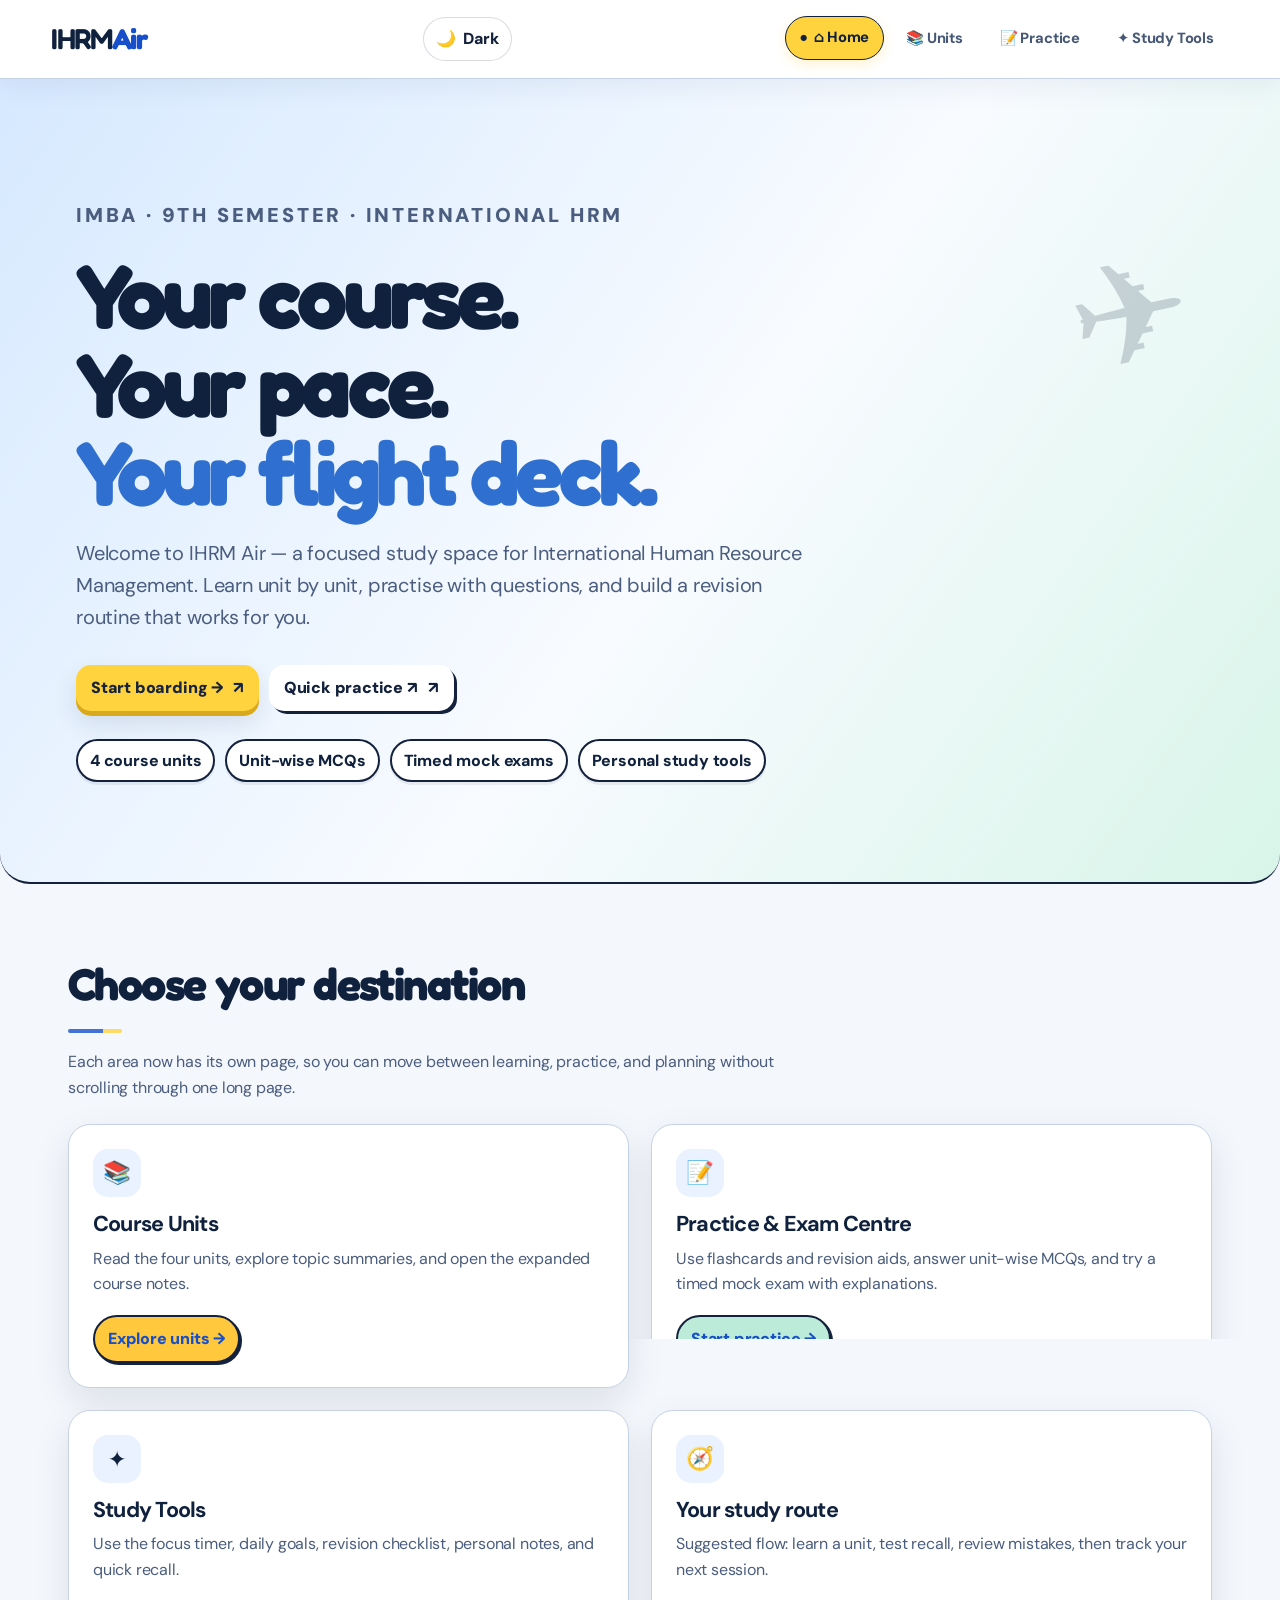
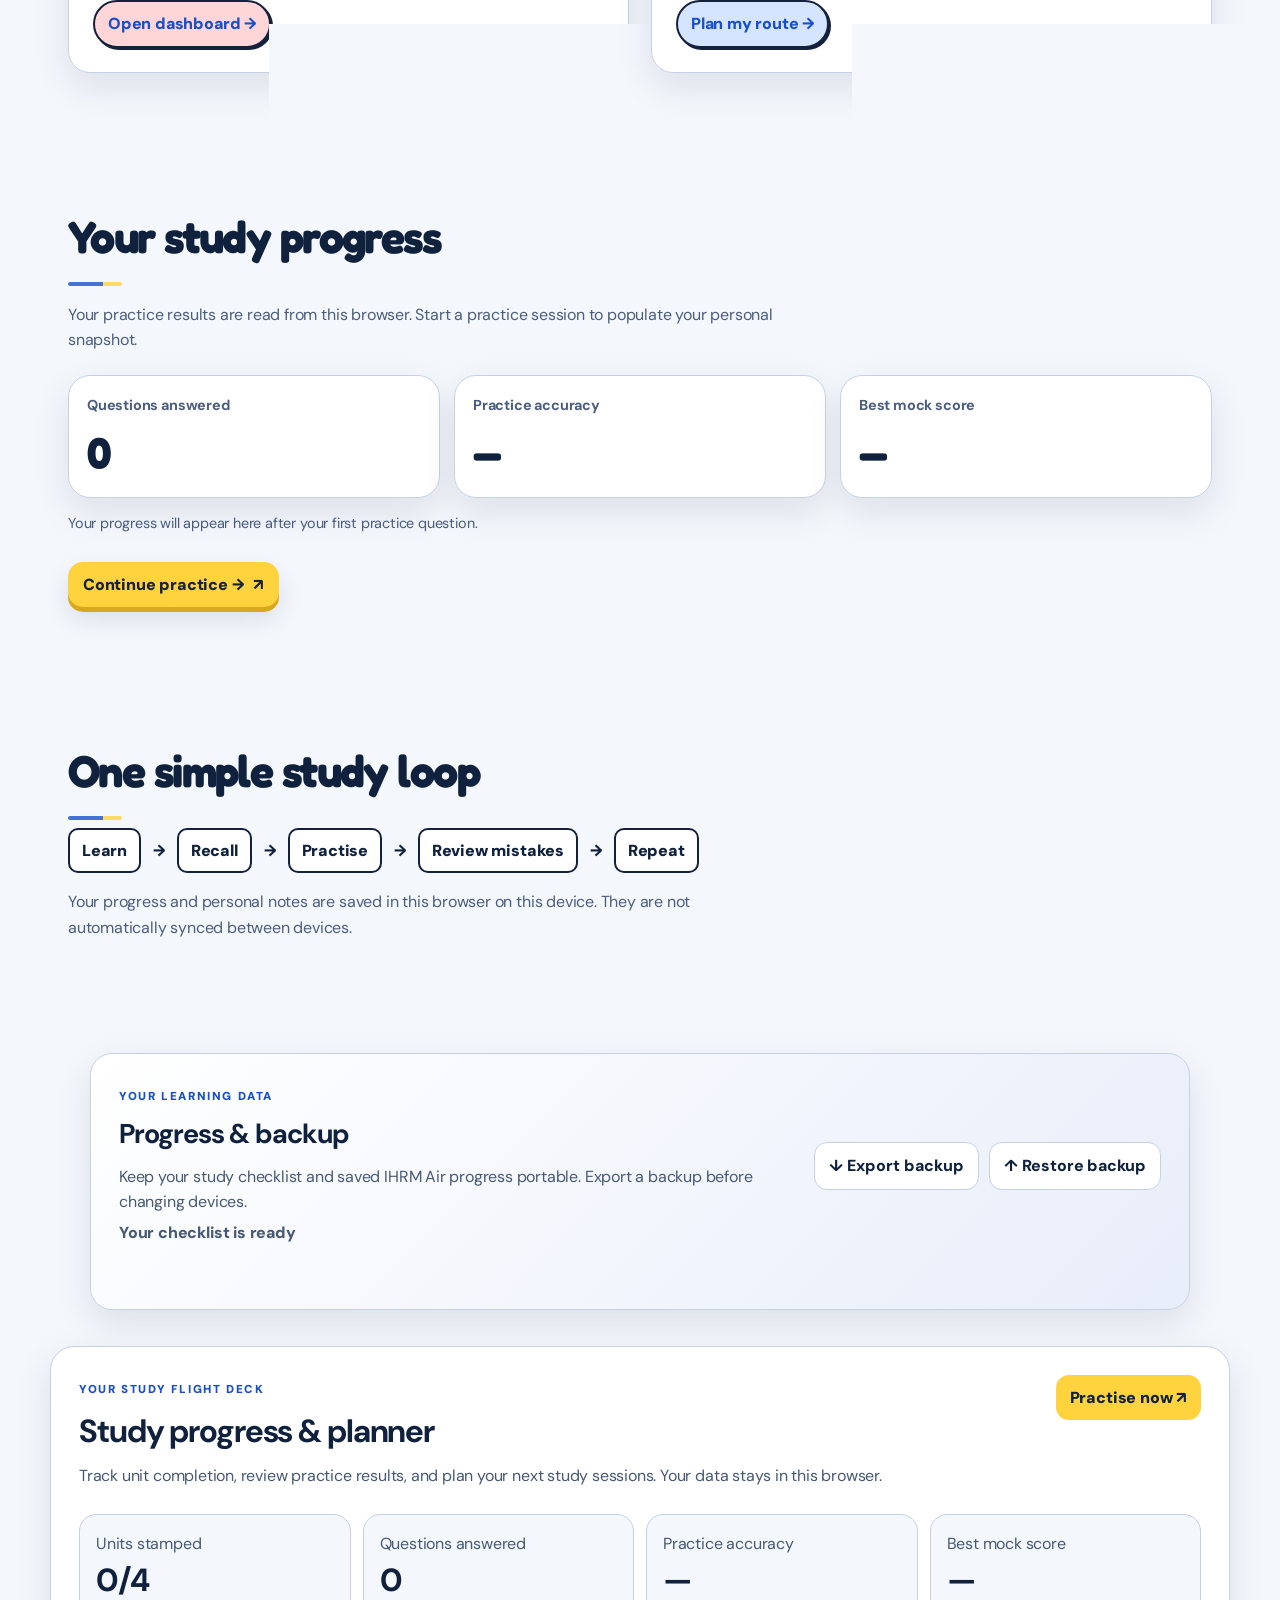
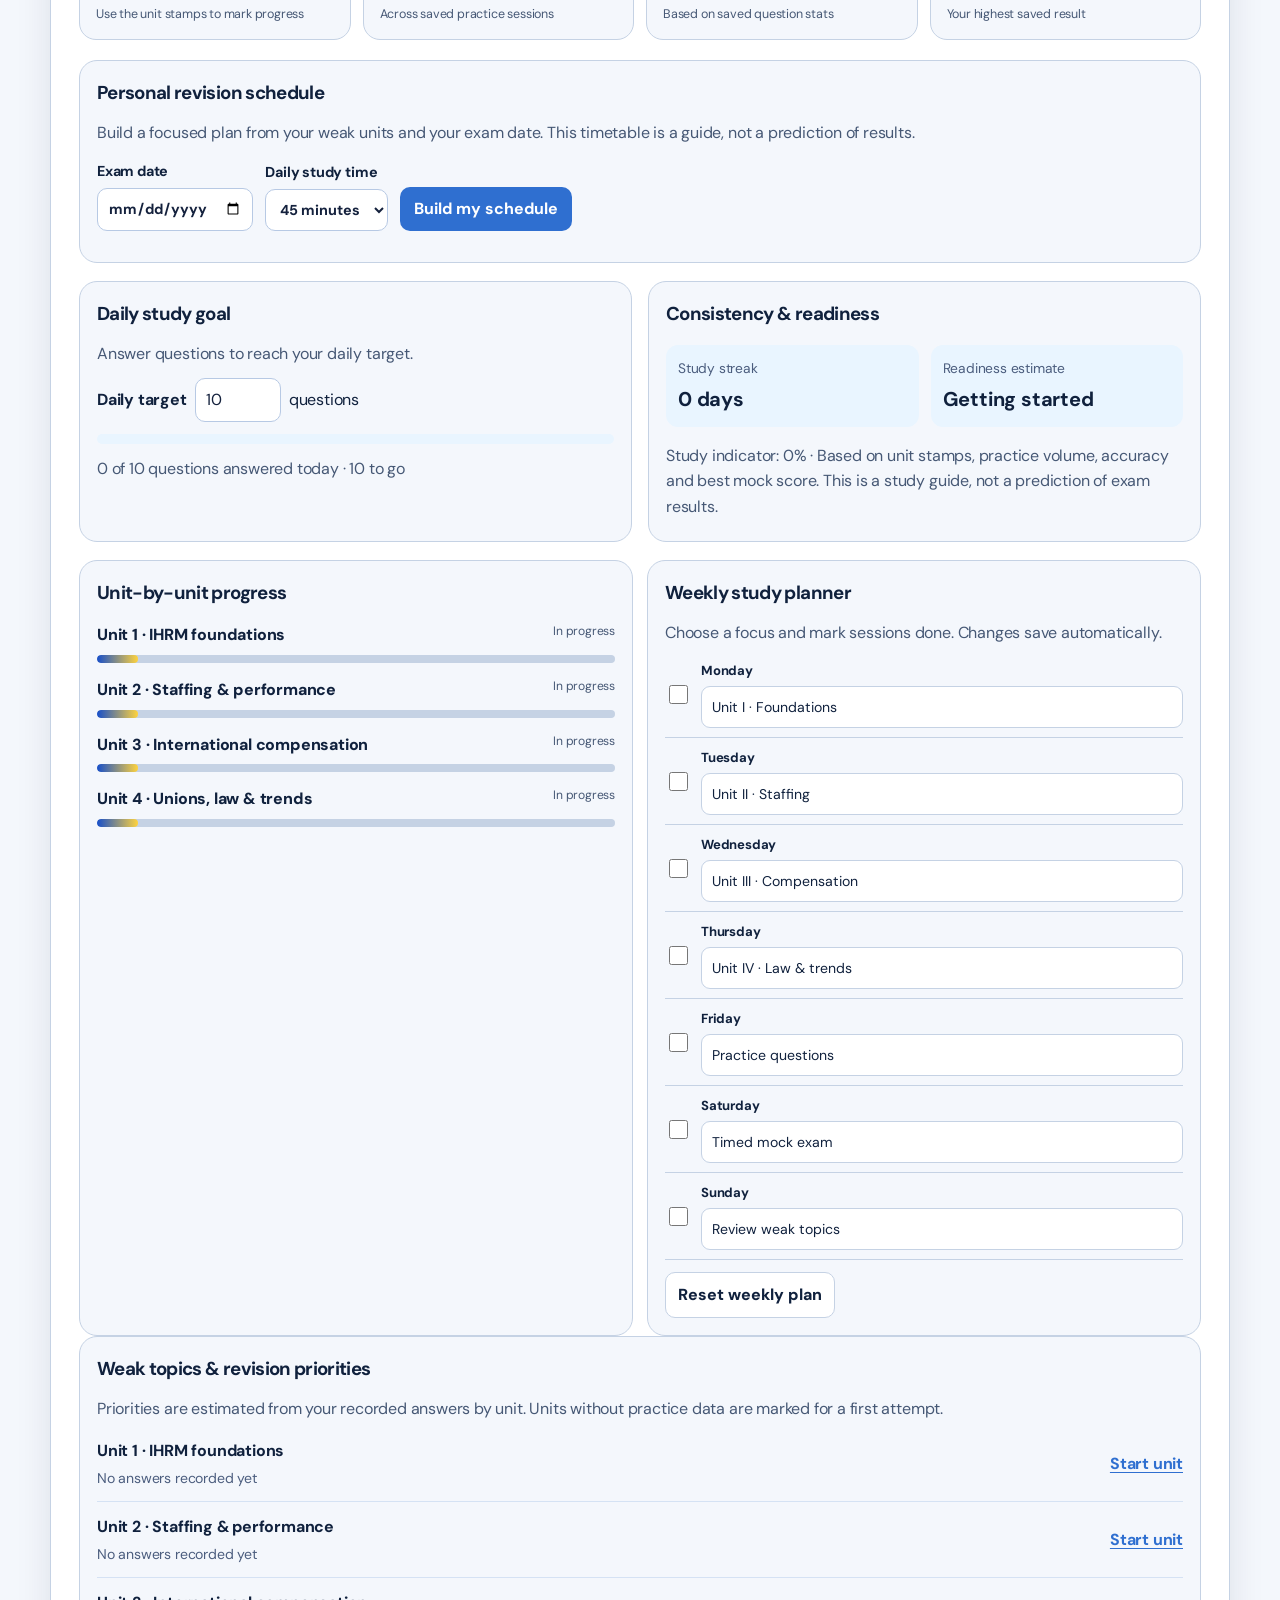
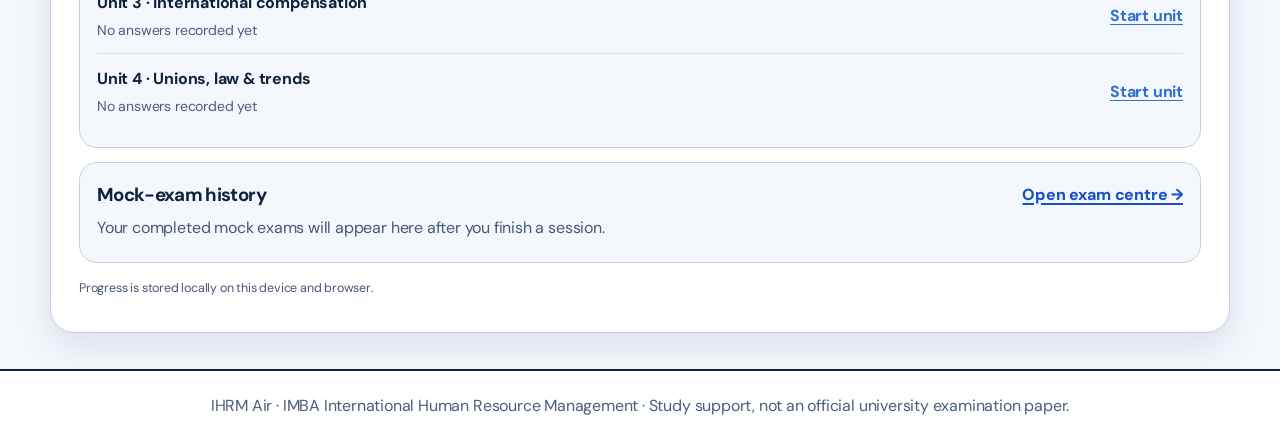
==== index.html @ 1e4bd645 "Connect home menu button to page navigation workflow" ====
<!doctype html>
<html lang="en"><head><meta charset="utf-8"><meta name="viewport" content="width=device-width,initial-scale=1,viewport-fit=cover"><meta name="theme-color" content="#e6f1ff"><title>IHRM Air — Your International HRM Flight Deck</title><link rel="preconnect" href="https://fonts.googleapis.com"><link href="https://fonts.googleapis.com/css2?family=DM+Sans:wght@400;500;700;800&family=Fredoka:wght@500;600&display=swap" rel="stylesheet">
<style>
:root{--bg:#e6f1ff;--card:#fff;--ink:#14213d;--mute:#4b5d7e;--blue:#2f6fd0;--sun:#ffc83d;--mint:#1fa77f;--red:#e5484d;--sky:#d6eaff}*{box-sizing:border-box}html{scroll-behavior:smooth}body{margin:0;background:var(--bg);color:var(--ink);font-family:"DM Sans",Arial,sans-serif;line-height:1.6}a{color:inherit}.topbar{display:flex;align-items:center;justify-content:space-between;gap:18px;flex-wrap:wrap;padding:16px clamp(16px,4vw,52px);background:var(--card);border-bottom:2px solid var(--ink)}.logo{font-family:Fredoka,sans-serif;font-size:1.7rem;font-weight:600;text-decoration:none}.logo b{color:var(--blue)}.topnav{display:flex;gap:10px;flex-wrap:wrap}.topnav a,.primary{display:inline-flex;align-items:center;justify-content:center;padding:10px 15px;border:2px solid var(--ink);border-radius:12px;background:var(--card);box-shadow:3px 3px 0 var(--ink);font-weight:800;text-decoration:none}.topnav a:hover,.topnav a:focus-visible{background:var(--sun)}.hero{position:relative;overflow:hidden;padding:clamp(48px,9vw,100px) clamp(18px,6vw,76px);background:linear-gradient(130deg,#d8ecff,#f7fbff 58%,#d8f5e9);border-bottom:2px solid var(--ink)}.hero-inner{max-width:1180px;margin:auto;position:relative;z-index:1}.eyebrow{text-transform:uppercase;letter-spacing:.16em;font-weight:900;color:var(--blue);font-size:.78rem}.hero h1{font-family:Fredoka,sans-serif;font-size:clamp(2.7rem,7vw,5.8rem);line-height:.99;max-width:900px;margin:14px 0 20px}.hero h1 em{font-style:normal;color:var(--blue)}.hero p{font-size:clamp(1rem,2vw,1.25rem);max-width:730px;color:var(--mute)}.primary{background:var(--sun);margin-top:12px}.plane{position:absolute;right:7%;top:15%;font-size:clamp(4rem,12vw,9rem);transform:rotate(-12deg);opacity:.18}.meta{display:flex;gap:10px;flex-wrap:wrap;margin-top:28px}.meta span{background:#fff;border:2px solid var(--ink);border-radius:99px;padding:7px 12px;font-weight:800}.section{max-width:1180px;margin:auto;padding:48px 18px}.section h2{font-family:Fredoka,sans-serif;font-size:clamp(1.8rem,4vw,2.8rem);margin:0 0 8px}.section-intro{color:var(--mute);max-width:720px}.grid{display:grid;grid-template-columns:repeat(2,minmax(0,1fr));gap:18px;margin-top:24px}.tile{display:flex;flex-direction:column;align-items:flex-start;background:var(--card);border:2px solid var(--ink);border-radius:20px;padding:24px;box-shadow:5px 5px 0 var(--ink);min-height:230px}.tile .icon{font-size:2rem}.tile h3{font-size:1.35rem;margin:10px 0 4px}.tile p{color:var(--mute);margin:0 0 18px}.tile a{margin-top:auto;display:inline-block;padding:9px 13px;border:2px solid var(--ink);border-radius:10px;background:var(--sun);font-weight:900;text-decoration:none}.tile:nth-child(2) a{background:#bcebd9}.tile:nth-child(3) a{background:#ffd6d8}.tile:nth-child(4) a{background:#d6e5ff}.route{display:flex;align-items:center;gap:12px;flex-wrap:wrap;font-weight:900}.route span{padding:8px 12px;border-radius:10px;background:#fff;border:2px solid var(--ink)}footer{padding:22px 18px;text-align:center;background:var(--card);border-top:2px solid var(--ink);color:var(--mute)}@media(max-width:650px){.grid{grid-template-columns:1fr}.topbar{align-items:flex-start}.topnav{width:100%}.topnav a{flex:1;padding:8px;font-size:.9rem}.tile{min-height:0}.plane{right:-3%;top:5%}}@media(prefers-reduced-motion:reduce){html{scroll-behavior:auto}*{animation:none!important;transition:none!important}}

/* IHRM Air UI/UX system refresh */
:root[data-theme="dark"]{--bg:#0b1322;--card:#15213a;--ink:#eef3ff;--mute:#a8b8d8;--red:#ff6b70;--blue:#6fa3ff;--mint:#4fd6ad;--sky:#14223f;--sky1:#27406e;--sky2:#14223f;--frame:#2a3c60}
:root{color-scheme:light dark;--ui-radius:18px;--ui-shadow:0 8px 24px rgba(20,33,61,.08);--ui-border:color-mix(in srgb,var(--ink) 16%,transparent);--ui-surface:var(--card);--ui-focus:#ffb800}
:root[data-theme="light"]{color-scheme:light}
:root[data-theme="dark"]{color-scheme:dark}
html{scroll-padding-top:100px}
body{min-height:100vh;text-rendering:optimizeLegibility;-webkit-font-smoothing:antialiased}
::selection{background:var(--sun);color:#14213d}
a,button,input,select,textarea,summary{touch-action:manipulation}
a:focus-visible,button:focus-visible,input:focus-visible,select:focus-visible,textarea:focus-visible,summary:focus-visible{outline:3px solid var(--ui-focus)!important;outline-offset:3px!important}
button,input,select,textarea{font:inherit}
button{cursor:pointer}
img,svg,video,canvas{max-width:100%;height:auto}
main,.main,.content,.page-intro-inner,.hero-inner{min-width:0}
main{width:100%}
p,li{overflow-wrap:anywhere}
table{max-width:100%}
.site-nav-wrap{position:sticky;top:0;z-index:100;backdrop-filter:saturate(140%) blur(14px);box-shadow:0 5px 22px rgba(20,33,61,.08)}
.site-page-nav{align-items:center}
.site-page-nav a,[data-page]{transition:background .18s ease,transform .18s ease,box-shadow .18s ease}
.site-page-nav a[aria-current="page"]{background:var(--sun)!important;color:#14213d!important;box-shadow:0 2px 0 rgba(20,33,61,.15)}
.site-page-nav a:hover{transform:translateY(-1px)}
.site-theme-toggle{display:inline-flex;align-items:center;justify-content:center;gap:7px;min-height:40px;padding:8px 12px;border:1.5px solid var(--ui-border);border-radius:999px;background:var(--ui-surface);color:var(--ink);font-weight:800;white-space:nowrap}
.site-nav-toggle{min-height:40px}
.site-page-nav .site-theme-toggle{margin-left:4px}
main section,.page-intro,.hero{scroll-margin-top:100px}
.card,.unit-card,.tool-card,.progress-card,.feature-card,.exam-panel,.quiz-card,.panel,.study-card{border-radius:var(--ui-radius)}
button,.btn,.primary,.page-home-cta{transition:transform .16s ease,box-shadow .16s ease,filter .16s ease}
button:hover,.btn:hover,.primary:hover,.page-home-cta:hover{filter:brightness(.99)}
button:active,.btn:active,.primary:active{transform:translateY(1px)}
input,select,textarea{max-width:100%;border-radius:10px}
:where(input,select,textarea):not([type=checkbox]):not([type=radio]){min-height:42px}
:where(textarea){resize:vertical}
:where(.hero,.page-intro){isolation:isolate}
.page-intro-inner{max-width:1180px;margin-inline:auto}
:where(.hero h1,.page-intro h1){text-wrap:balance}
:where(.hero p,.page-intro p){max-width:72ch}
:where(.unit-card,.progress-card,.feature-card,.tool-card,.panel,.exam-panel,.quiz-card){min-width:0}
:where(.unit-card,.progress-card,.feature-card,.tool-card,.panel,.exam-panel,.quiz-card):hover{transition:box-shadow .2s ease,border-color .2s ease}
#siteReadingProgress{position:fixed;top:0;left:0;z-index:200;width:100%;height:3px;pointer-events:none;background:transparent}
#siteReadingProgress span{display:block;width:0;height:100%;background:var(--mint);transition:width .08s linear}
#siteBackTop{position:fixed;right:18px;bottom:18px;z-index:90;display:grid;place-items:center;width:46px;height:46px;border:2px solid var(--ink);border-radius:50%;background:var(--sun);color:#14213d;font-size:1.2rem;font-weight:900;box-shadow:3px 3px 0 var(--ink);opacity:0;pointer-events:none;transform:translateY(8px);transition:opacity .2s,transform .2s}
#siteBackTop.is-visible{opacity:1;pointer-events:auto;transform:translateY(0)}
.site-status{font-size:.85rem;color:var(--mute)}
:where(.site-page-nav a,.site-theme-toggle){min-height:40px}
@media(min-width:900px){main{margin-inline:auto}.page-intro-inner{padding-inline:24px}}
@media(max-width:760px){
 .site-nav-wrap{gap:10px}
 .site-page-nav{gap:8px}
 .site-page-nav a{min-height:42px;display:inline-flex;align-items:center;justify-content:center}
 .site-page-nav .site-theme-toggle{margin:0}
 .hero{padding-top:clamp(38px,8vw,64px);padding-bottom:clamp(38px,8vw,64px)}
 .page-intro{padding-inline:16px}
 .site-nav-wrap.nav-open .site-page-nav{padding:10px 0 12px}
}
@media(max-width:480px){
 body{font-size:16px}
 .logo{font-size:1.35rem}
 .site-theme-toggle{padding:8px 10px}
 #siteBackTop{right:12px;bottom:12px;width:42px;height:42px}
 :where(button,.btn,.primary,.page-home-cta){max-width:100%}
}
@media(prefers-reduced-motion:reduce){*,*::before,*::after{scroll-behavior:auto!important;animation-duration:.01ms!important;animation-iteration-count:1!important;transition-duration:.01ms!important}}


/* Home page action-button reliability and tap targets */
.primary,.tile a,.site-page-nav a,.logo{position:relative;z-index:2;pointer-events:auto;cursor:pointer}
.primary,.tile a{min-height:44px;display:inline-flex;align-items:center;justify-content:center;gap:6px}
.tile a:focus-visible,.primary:focus-visible{outline:3px solid var(--blue);outline-offset:4px}
.tile{position:relative}
@media(max-width:700px){.primary,.tile a{min-height:46px}.tile a{width:100%;justify-content:center}}
</style><style id="unified-site-navigation">
.site-nav-wrap{display:flex!important;align-items:center;gap:10px;flex-wrap:wrap}
.site-nav-toggle{display:none;align-items:center;gap:8px;padding:9px 13px;border:2px solid var(--ink);border-radius:12px;background:var(--card);color:var(--ink);font:800 15px Arial,sans-serif;box-shadow:3px 3px 0 var(--ink);cursor:pointer}
.site-page-nav{display:flex;align-items:center;gap:8px;flex-wrap:wrap}
.site-page-nav a{display:inline-flex;align-items:center;justify-content:center;padding:9px 13px;border:2px solid var(--ink);border-radius:12px;background:var(--card);color:var(--ink);font-weight:800;text-decoration:none;box-shadow:3px 3px 0 var(--ink);transition:transform .15s ease,background .15s ease}
.site-page-nav a:hover,.site-page-nav a:focus-visible{background:var(--sun);color:#14213d;transform:translateY(-1px)}
.site-page-nav a[aria-current="page"]{background:var(--sun);color:#14213d;box-shadow:inset 0 0 0 2px var(--ink),3px 3px 0 var(--ink)}
.site-footer{padding:20px 16px;text-align:center;color:var(--mute);border-top:2px solid var(--ink);background:var(--card);font-size:14px}
@media(max-width:700px){
.site-nav-wrap{width:100%;display:block!important}
.site-nav-toggle{display:inline-flex}
.site-page-nav{display:none;width:100%;padding:12px 2px 4px;grid-template-columns:repeat(2,minmax(0,1fr));gap:9px}
.site-nav-wrap.nav-open .site-page-nav{display:grid}
.site-page-nav a{padding:10px 8px;font-size:.9rem;text-align:center}
}
@media(prefers-reduced-motion:reduce){.site-page-nav a{transition:none}}
</style><style id="unified-progress-dashboard">
.progress-cards{display:grid;grid-template-columns:repeat(3,minmax(0,1fr));gap:14px;margin:22px 0 14px}
.progress-card{background:var(--card);border:2px solid var(--ink);border-radius:16px;padding:18px;box-shadow:4px 4px 0 var(--ink);min-width:0}
.progress-card span{display:block;font-weight:700;color:var(--mute);font-size:.9rem}
.progress-card strong{display:block;font-family:Fredoka,sans-serif;font-size:clamp(1.8rem,4vw,2.7rem);line-height:1.25;margin-top:8px}
.progress-footnote{font-size:.9rem;color:var(--mute)}
@media(max-width:650px){.progress-cards{grid-template-columns:1fr}.progress-card{padding:14px}}
</style><style id="ihrm-air-shared-visual-refresh">
/* IHRM Air 2026 visual refresh — shared design system */
:root{--ui-radius:20px;--ui-line:color-mix(in srgb,var(--ink) 14%,transparent);--ui-elev:0 12px 32px rgba(20,33,61,.09);--ui-elev-hover:0 18px 42px rgba(20,33,61,.14)}
body{background:radial-gradient(ellipse at 8% 0%,color-mix(in srgb,var(--blue) 9%,transparent),transparent 34%),var(--bg);letter-spacing:-.012em}
h1,h2,h3{letter-spacing:-.035em}
:where(.top,.topbar,.site-nav-wrap){backdrop-filter:blur(16px) saturate(145%);border-bottom:1px solid var(--ui-line)}
:where(.top,.topbar){box-shadow:0 6px 28px rgba(20,33,61,.07)}
:where(.logo){letter-spacing:-.045em}
:where(.site-page-nav a,.topnav a){border-radius:999px;box-shadow:none;border:1px solid var(--ui-line);padding:10px 15px}
:where(.site-page-nav a[aria-current="page"]){box-shadow:0 4px 12px rgba(255,200,61,.24)!important}
:where(.site-nav-toggle,.search-widget-launcher){border-radius:999px;box-shadow:none;transition:transform .18s ease,background .18s ease}
:where(.page-intro,.hero){position:relative;isolation:isolate;overflow:hidden}
:where(.page-intro){padding:clamp(46px,7vw,86px) clamp(18px,5vw,64px);background:linear-gradient(125deg,color-mix(in srgb,var(--blue) 15%,var(--bg)),var(--card) 62%,color-mix(in srgb,var(--mint) 12%,var(--bg)));border-bottom:1px solid var(--ui-line)}
:where(.page-intro)::after{content:"✈";position:absolute;right:clamp(18px,8vw,120px);top:10%;font-size:clamp(5rem,13vw,11rem);line-height:1;opacity:.055;transform:rotate(-12deg);pointer-events:none;z-index:-1}
:where(.page-intro-inner){max-width:1180px;margin-inline:auto}
:where(.page-eyebrow,.eyebrow){font-size:.76rem;font-weight:900;letter-spacing:.16em;text-transform:uppercase;color:var(--blue)}
:where(.page-intro h1){font-size:clamp(2.5rem,6vw,4.8rem);max-width:900px;margin:10px 0 16px;line-height:1.02}
:where(.page-intro p:not(.page-eyebrow)){max-width:70ch;color:var(--mute);font-size:clamp(1rem,1.6vw,1.18rem)}
:where(.page-home-cta,.primary,.btn){min-height:44px;display:inline-flex;align-items:center;justify-content:center;gap:8px;border-radius:12px;padding:10px 16px;font-weight:800;text-decoration:none;cursor:pointer;transition:transform .18s ease,box-shadow .18s ease,filter .18s ease}
:where(.page-home-cta){margin-top:10px;background:var(--sun);color:#14213d;border:1.5px solid #14213d;box-shadow:3px 3px 0 #14213d}
:where(.primary){background:var(--sun);color:#14213d;border:1.5px solid #14213d;box-shadow:3px 3px 0 #14213d}
:where(.btn){background:var(--card);color:var(--ink);border:1px solid var(--ui-line);box-shadow:0 2px 5px rgba(20,33,61,.04)}
:where(.page-home-cta,.primary,.btn):hover{transform:translateY(-2px);filter:brightness(1.015)}
:where(.page-home-cta,.primary):active{transform:translate(1px,1px);box-shadow:1px 1px 0 #14213d}
:where(.section,.content-section,.main-section){scroll-margin-top:100px}
:where(.unit-card,.tool-card,.study-card,.progress-card,.feature-card,.exam-panel,.quiz-card,.panel,.tile,.card,.flashcard,.question-card){border-radius:var(--ui-radius);box-shadow:var(--ui-elev);border-color:var(--ui-line);transition:transform .2s ease,box-shadow .2s ease,border-color .2s ease}
:where(.unit-card,.tool-card,.study-card,.progress-card,.feature-card,.exam-panel,.quiz-card,.panel,.tile,.card,.flashcard,.question-card):hover{box-shadow:var(--ui-elev-hover);border-color:color-mix(in srgb,var(--blue) 34%,var(--ui-line))}
:where(.unit-card,.tool-card,.study-card,.feature-card,.exam-panel,.quiz-card,.panel,.tile,.card){min-width:0}
:where(.top-actions,.grouped-actions){gap:10px}
:where(.search-widget-launcher){min-height:42px;padding:9px 15px;background:var(--card);border:1px solid var(--ui-line);font-weight:800}
:where(input,select,textarea){border:1px solid var(--ui-line);background:var(--card);color:var(--ink);padding:10px 12px}
:where(input,select,textarea):focus-visible{outline:3px solid var(--sun);outline-offset:2px}
:where(details){border-radius:14px}
:where(summary){cursor:pointer}
:where(footer,.site-footer){border-top:1px solid var(--ui-line);background:var(--card)}
#siteBackTop{box-shadow:0 8px 24px rgba(20,33,61,.2);border-radius:16px}
@media(max-width:700px){
 :where(.top,.topbar){gap:10px}
 :where(.page-intro){padding:42px 18px}
 :where(.page-intro)::after{right:8px;top:8%;opacity:.04}
 :where(.page-intro h1){font-size:clamp(2.35rem,11vw,3.6rem)}
 :where(.site-page-nav a){min-height:44px}
 :where(.unit-card,.tool-card,.study-card,.progress-card,.feature-card,.exam-panel,.quiz-card,.panel,.tile,.card){border-radius:16px}
}
@media(prefers-reduced-motion:reduce){:where(.unit-card,.tool-card,.study-card,.progress-card,.feature-card,.exam-panel,.quiz-card,.panel,.tile,.card,.btn,.primary,.page-home-cta){transition:none}}

/* Home flight-deck refinements */
.hero{background:linear-gradient(125deg,#d6e9ff 0%,#f8fbff 54%,#d8f5e9 100%)}
.hero-inner{max-width:1180px}
.hero h1{letter-spacing:-.055em}
.hero .primary{margin-right:10px}
.hero .primary.secondary-cta{background:var(--card);color:var(--ink);box-shadow:3px 3px 0 var(--ink)}
.meta span{box-shadow:0 3px 0 rgba(20,33,61,.07)}
.section{padding-top:clamp(38px,5vw,58px);padding-bottom:clamp(38px,5vw,58px)}
.tile{transition:transform .2s ease,box-shadow .2s ease}
.tile:hover{transform:translateY(-3px)}
.tile a{border-radius:999px;box-shadow:2px 2px 0 var(--ink)}
@media(max-width:650px){.hero .primary{width:100%;margin:8px 0 5px}.hero .primary.secondary-cta{margin-top:7px}.tile a{width:100%}}
:root[data-theme="dark"] .hero{background:linear-gradient(125deg,#17294a 0%,#15213a 58%,#12352f 100%)}
</style>
<link rel="stylesheet" href="assets/ihrm-refresh.css?v=6">
</head><body>
<header class="topbar site-nav-wrap"><a class="logo" href="index.html">IHRM<b>Air</b></a><nav class="topnav site-page-nav" id="sitePageNav" aria-label="Main pages"><a href="index.html" data-page="index.html">⌂ Home</a><a href="units.html" data-page="units.html">📚 Units</a><a href="practice.html" data-page="practice.html">📝 Practice</a><a href="tools.html" data-page="tools.html">✦ Study Tools</a></nav><button class="site-nav-toggle" type="button" aria-expanded="false" aria-controls="sitePageNav">☰ <span>Menu</span></button></header>
<main><section class="hero"><div class="plane" aria-hidden="true">✈</div><div class="hero-inner"><p class="eyebrow">IMBA · 9th Semester · International HRM</p><h1>Your course.<br>Your pace.<br><em>Your flight deck.</em></h1><p>Welcome to IHRM Air — a focused study space for International Human Resource Management. Learn unit by unit, practise with questions, and build a revision routine that works for you.</p><a class="primary" href="units.html">Start boarding →</a><div class="meta"><span>4 course units</span><span>Unit-wise MCQs</span><span>Timed mock exams</span><span>Personal study tools</span></div></div></section>
<section class="section"><h2>Choose your destination</h2><p class="section-intro">Each area now has its own page, so you can move between learning, practice, and planning without scrolling through one long page.</p><div class="grid">
<article class="tile"><span class="icon">📚</span><h3>Course Units</h3><p>Read the four units, explore topic summaries, and open the expanded course notes.</p><a href="units.html">Explore units →</a></article>
<article class="tile"><span class="icon">📝</span><h3>Practice & Exam Centre</h3><p>Use flashcards and revision aids, answer unit-wise MCQs, and try a timed mock exam with explanations.</p><a href="practice.html">Start practice →</a></article>
<article class="tile"><span class="icon">✦</span><h3>Study Tools</h3><p>Use the focus timer, daily goals, revision checklist, personal notes, and quick recall.</p><a href="tools.html">Open dashboard →</a></article>
<article class="tile"><span class="icon">🧭</span><h3>Your study route</h3><p>Suggested flow: learn a unit, test recall, review mistakes, then track your next session.</p><a href="units.html">Plan my route →</a></article>
</div></section><section class="section progress-dashboard" aria-labelledby="progressTitle"><h2 id="progressTitle">Your study progress</h2><p class="section-intro">Your practice results are read from this browser. Start a practice session to populate your personal snapshot.</p><div class="progress-cards"><article class="progress-card"><span>Questions answered</span><strong id="homeAttempts">0</strong></article><article class="progress-card"><span>Practice accuracy</span><strong id="homeAccuracy">—</strong></article><article class="progress-card"><span>Best mock score</span><strong id="homeBest">—</strong></article></div><p class="progress-footnote" id="homeProgressMessage" role="status">Your progress will appear here after your first practice question.</p><a class="primary" href="practice.html">Continue practice →</a></section><section class="section"><h2>One simple study loop</h2><div class="route"><span>Learn</span> → <span>Recall</span> → <span>Practise</span> → <span>Review mistakes</span> → <span>Repeat</span></div><p class="section-intro">Your progress and personal notes are saved in this browser on this device. They are not automatically synced between devices.</p></section></main><footer>IHRM Air · IMBA International Human Resource Management · Study support, not an official university examination paper.</footer><script id="unified-home-footer">
(function(){
 var get=function(id){return document.getElementById(id)};
 try{
  var s=JSON.parse(localStorage.getItem('air-exam-stats')||'{}');
  var attempts=Number(s.attempts)||0,correct=Number(s.correct)||0,best=Number(s.best)||0;
  get('homeAttempts').textContent=attempts;
  get('homeAccuracy').textContent=attempts?Math.round(correct/attempts*100)+'%':'—';
  get('homeBest').textContent=best>0?Math.round(best)+'%':'—';
  get('homeProgressMessage').textContent=attempts?'You have answered '+attempts+' question'+(attempts===1?'':'s')+'. Keep practising and revisit explanations for missed answers.':'Your progress will appear here after your first practice question.';
 }catch(e){}
 var toggle=document.querySelector('.site-nav-toggle'),nav=document.getElementById('sitePageNav'),bar=toggle&&toggle.parentElement;
 if(toggle&&nav){var page=location.pathname.split('/').pop()||'index.html';nav.querySelectorAll('a[data-page]').forEach(function(a){if(a.dataset.page===page)a.setAttribute('aria-current','page')});toggle.addEventListener('click',function(){var open=bar.classList.toggle('nav-open');toggle.setAttribute('aria-expanded',String(open));toggle.querySelector('span').textContent=open?'Close menu':'Menu'});document.addEventListener('keydown',function(e){if(e.key==='Escape'&&bar.classList.contains('nav-open')){bar.classList.remove('nav-open');toggle.setAttribute('aria-expanded','false');toggle.querySelector('span').textContent='Menu';toggle.focus()}})}
})();
</script>

<script id="home-button-navigation-fix">
(function(){
 'use strict';
 var destinations={'index.html':'index.html','units.html':'units.html','practice.html':'practice.html','tools.html':'tools.html'};
 document.querySelectorAll('a[href]').forEach(function(link){
   var raw=link.getAttribute('href')||'';
   var clean=raw.split('?')[0].split('#')[0];
   if(clean.indexOf('./')===0)clean=clean.slice(2);
   if(!destinations[clean])return;
   link.style.pointerEvents='auto';
   link.addEventListener('click',function(event){
     if(event.defaultPrevented||event.button!==0||event.metaKey||event.ctrlKey||event.shiftKey||event.altKey)return;
     event.preventDefault();
     window.location.assign(new URL(destinations[clean],window.location.href).href);
   });
 });
 var nav=document.getElementById('sitePageNav'),toggle=document.querySelector('.site-nav-toggle');
 if(nav&&toggle)nav.querySelectorAll('a[href]').forEach(function(link){
   link.addEventListener('click',function(){
     var bar=toggle.parentElement;if(bar)bar.classList.remove('nav-open');
     toggle.setAttribute('aria-expanded','false');
     var label=toggle.querySelector('span');if(label)label.textContent='Menu';
   });
 });
})();
</script>

<script id="ihrm-air-ui-upgrade">
(function(){
 'use strict';
 var root=document.documentElement, key='ihrm-air-theme';
 try{
   var saved=localStorage.getItem(key);
   if(saved==='light'||saved==='dark') root.setAttribute('data-theme',saved);
 }catch(e){}
 var nav=document.getElementById('sitePageNav');
 if(nav&&!nav.querySelector('.site-theme-toggle')){
   var theme=document.createElement('button');
   theme.type='button';theme.className='site-theme-toggle';theme.id='siteThemeToggle';
   theme.setAttribute('aria-label','Switch colour theme');
   nav.appendChild(theme);
   function paintTheme(){
     var dark=root.getAttribute('data-theme')==='dark';
     theme.innerHTML=dark?'☀️ <span>Light</span>':'🌙 <span>Dark</span>';
     theme.setAttribute('aria-pressed',String(dark));
     theme.setAttribute('aria-label',dark?'Switch to light theme':'Switch to dark theme');
   }
   paintTheme();
   theme.addEventListener('click',function(){
     var next=root.getAttribute('data-theme')==='dark'?'light':'dark';
     root.setAttribute('data-theme',next);
     try{localStorage.setItem(key,next)}catch(e){}
     paintTheme();
   });
 }
 if(!document.getElementById('siteReadingProgress')){
   var progress=document.createElement('div');progress.id='siteReadingProgress';progress.setAttribute('aria-hidden','true');
   progress.innerHTML='<span></span>';document.body.appendChild(progress);
 }
 if(!document.getElementById('siteBackTop')){
   var top=document.createElement('button');top.id='siteBackTop';top.type='button';top.innerHTML='↑';top.setAttribute('aria-label','Back to top');top.title='Back to top';document.body.appendChild(top);
   top.addEventListener('click',function(){window.scrollTo({top:0,behavior:matchMedia('(prefers-reduced-motion: reduce)').matches?'auto':'smooth'});});
 }
 var bar=document.getElementById('siteReadingProgress'),fill=bar&&bar.firstElementChild,topBtn=document.getElementById('siteBackTop'),busy=false;
 function update(){
   var doc=document.documentElement, max=doc.scrollHeight-window.innerHeight, y=window.scrollY||doc.scrollTop;
   if(fill)fill.style.width=(max>0?Math.min(100,Math.max(0,y/max*100)):0)+'%';
   if(topBtn)topBtn.classList.toggle('is-visible',y>420);
   busy=false;
 }
 window.addEventListener('scroll',function(){if(!busy){busy=true;requestAnimationFrame(update)}},{passive:true});
 window.addEventListener('resize',update,{passive:true});update();
 document.querySelectorAll('a[href^="#"]').forEach(function(a){
   a.addEventListener('click',function(){
     var id=a.getAttribute('href');if(id&&id.length>1){var target=document.querySelector(id);if(target){target.setAttribute('tabindex','-1');setTimeout(function(){target.focus({preventScroll:true})},350)}}
   });
 });
})();
</script>

<script id="home-quick-practice-cta">
(function(){
 var first=document.querySelector('.hero .primary');
 if(!first||document.getElementById('homeQuickPractice'))return;
 var quick=document.createElement('a');
 quick.id='homeQuickPractice';quick.className='primary secondary-cta';quick.href='practice.html';
 quick.textContent='Quick practice ↗';
 quick.setAttribute('aria-label','Go directly to Practice and Exam Centre');
 first.insertAdjacentElement('afterend',quick);
})();
</script>

<script src="assets/ihrm-refresh.js?v=6" defer></script>

<script id="home-menu-workflow-connection">
(function(){
  'use strict';
  var bar=document.querySelector('.site-nav-wrap');
  var toggle=bar&&bar.querySelector('.site-nav-toggle');
  var nav=bar&&bar.querySelector('#sitePageNav');
  if(!bar||!toggle||!nav)return;
  function setOpen(open){
    bar.classList.toggle('nav-open',open);
    toggle.setAttribute('aria-expanded',String(open));
    var label=toggle.querySelector('span');
    if(label)label.textContent=open?'Close menu':'Menu';
    toggle.setAttribute('aria-label',open?'Close page navigation':'Open page navigation');
    nav.setAttribute('aria-hidden',String(!open&&window.matchMedia('(max-width: 700px)').matches));
  }
  toggle.addEventListener('click',function(event){
    event.preventDefault();
    setOpen(toggle.getAttribute('aria-expanded')!=='true');
  });
  nav.querySelectorAll('a[data-page]').forEach(function(link){
    link.addEventListener('click',function(){setOpen(false);});
  });
  document.addEventListener('click',function(event){
    if(!bar.contains(event.target)&&toggle.getAttribute('aria-expanded')==='true')setOpen(false);
  });
  document.addEventListener('keydown',function(event){
    if(event.key==='Escape'&&toggle.getAttribute('aria-expanded')==='true'){
      setOpen(false);toggle.focus();
    }
  });
  window.addEventListener('resize',function(){
    if(!window.matchMedia('(max-width: 700px)').matches)setOpen(false);
    else nav.setAttribute('aria-hidden',String(toggle.getAttribute('aria-expanded')!=='true'));
  });
  setOpen(false);
})();
</script>

</body></html>
---- assets/ihrm-refresh.css ----
/* IHRM Air — shared interface refresh */
:root{--air-bg:#f3f7ff;--air-surface:#fff;--air-text:#152541;--air-muted:#60708b;--air-line:#dce5f2;--air-blue:#2463eb;--air-blue-deep:#1748b7;--air-yellow:#ffd447;--air-green:#0e9f78;--air-shadow:0 16px 42px rgba(26,55,104,.09);--air-radius:22px}
:root[data-theme="dark"]{--air-bg:#0a1220;--air-surface:#121e32;--air-text:#edf3ff;--air-muted:#a5b4ce;--air-line:#2a3b56;--air-shadow:0 16px 42px rgba(0,0,0,.2)}
html{scroll-padding-top:100px}
body{background:var(--air-bg);color:var(--air-text);font-family:"DM Sans",system-ui,sans-serif;letter-spacing:-.012em}
a{transition:color .18s ease,background .18s ease,transform .18s ease}
button,.btn,.primary{cursor:pointer;transition:transform .18s ease,box-shadow .18s ease,background .18s ease}
button:focus-visible,a:focus-visible,input:focus-visible,textarea:focus-visible,select:focus-visible{outline:3px solid #f2b800;outline-offset:3px}
.site-nav-wrap,.topbar,header.top{backdrop-filter:blur(16px);-webkit-backdrop-filter:blur(16px)}
.topbar,header.top{background:color-mix(in srgb,var(--air-surface) 92%,transparent);border-bottom:1px solid var(--air-line);box-shadow:0 8px 28px rgba(18,42,82,.06)}
.topbar{position:sticky;top:0;z-index:50}
.logo{font-size:1.8rem;letter-spacing:-.055em;color:var(--air-text)}
.logo b{color:var(--air-blue)}
.topnav,.site-page-nav{align-items:center;gap:7px}
.topnav a,.site-page-nav a{border:1px solid transparent;border-radius:999px;padding:9px 14px;box-shadow:none;background:transparent;color:var(--air-muted);font-weight:750;font-size:.92rem;text-decoration:none}
.topnav a:hover,.site-page-nav a:hover,.site-page-nav a[aria-current="page"]{background:var(--air-text);color:var(--air-surface);transform:translateY(-1px)}
.site-nav-toggle{border:1px solid var(--air-line);border-radius:13px;padding:9px 12px;background:var(--air-surface);color:var(--air-text);font-weight:800}
.air-theme-toggle{display:inline-flex;align-items:center;justify-content:center;gap:7px;border:1px solid var(--air-line);border-radius:999px;background:var(--air-surface);color:var(--air-text);padding:9px 13px;font-weight:800;font:inherit;cursor:pointer}
.hero{border-radius:0 0 30px 30px}
.hero h1,.page-intro h1{letter-spacing:-.055em}
.hero .primary,.primary,.page-home-cta{border:0;border-radius:15px;background:var(--air-yellow);color:#17233c;box-shadow:0 5px 0 #d8a91e,0 12px 24px rgba(24,47,86,.12);font-weight:900}
.hero .primary:hover,.primary:hover,.page-home-cta:hover{transform:translateY(-2px);box-shadow:0 7px 0 #d8a91e,0 16px 28px rgba(24,47,86,.16)}
.hero .secondary-cta{background:var(--air-surface);color:var(--air-text);box-shadow:0 4px 0 var(--air-line),0 10px 22px rgba(24,47,86,.08)}
.section{max-width:1240px;margin-inline:auto;padding-inline:clamp(18px,4vw,48px)}
.section h2,.section h3{letter-spacing:-.035em}
.tile,.progress-card,.unit-card,.tool-card,.practice-card,.panel,.card,.study-card{border:1px solid var(--air-line);border-radius:var(--air-radius);box-shadow:var(--air-shadow);background:var(--air-surface);transition:transform .2s ease,box-shadow .2s ease,border-color .2s ease}
.tile:hover,.unit-card:hover,.tool-card:hover,.practice-card:hover,.study-card:hover{transform:translateY(-4px);box-shadow:0 22px 48px rgba(26,55,104,.13);border-color:color-mix(in srgb,var(--air-blue) 38%,var(--air-line))}
.tile a{font-weight:850;color:var(--air-blue)}
.tile .icon{display:inline-grid;place-items:center;width:48px;height:48px;border-radius:15px;background:#eaf1ff;font-size:1.4rem}
.page-intro{background:radial-gradient(ellipse at 85% 0%,rgba(255,212,71,.23),transparent 38%),linear-gradient(135deg,var(--air-bg),var(--air-surface));border-bottom:1px solid var(--air-line)}
.page-intro-inner{max-width:1160px}
.page-intro h1{font-size:clamp(2.5rem,6vw,4.6rem);line-height:1.02;margin:.3em 0}
.page-intro p:not(.page-eyebrow){color:var(--air-muted);max-width:720px}
.page-eyebrow,.eyebrow{font-weight:900;letter-spacing:.14em}
.track,.site-reading-progress{height:3px}
button.btn,.btn{border-radius:12px}
input,textarea,select{border-radius:12px}
#siteBackTop{border:0;border-radius:50%;background:var(--air-text);color:var(--air-surface);box-shadow:0 8px 24px rgba(0,0,0,.2)}
@media(min-width:900px){.grid{gap:22px}.section{padding-block:clamp(34px,5vw,64px)}}
@media(max-width:760px){.topbar{padding:10px 14px}.topnav,.site-page-nav{gap:5px}.site-page-nav{padding:10px;border-radius:18px;background:var(--air-surface);border:1px solid var(--air-line);box-shadow:var(--air-shadow)}.site-page-nav a{width:100%;justify-content:flex-start}.air-theme-toggle{padding:8px 10px}.hero{border-radius:0 0 22px 22px}.hero .primary,.hero .secondary-cta{margin:5px 5px 4px 0}.tile{border-radius:18px}}
@media(prefers-reduced-motion:reduce){*,*::before,*::after{scroll-behavior:auto!important;transition:none!important;animation:none!important}}

/* Mobile menu state and consistent active-page affordance */
.site-page-nav a[aria-current="page"]{background:var(--air-yellow)!important;color:#17233c!important;border-color:transparent!important}
@media(max-width:760px){.site-page-nav.is-open{display:flex!important;flex-direction:column;align-items:stretch}.site-page-nav:not(.is-open){display:none!important}.site-nav-wrap{flex-wrap:wrap}.air-theme-toggle{white-space:nowrap}}


/* Navigation and in-page back controls — consistent across every study page */
.site-back-button{display:inline-flex;align-items:center;justify-content:center;gap:7px;min-height:40px;padding:8px 13px;border:1px solid var(--air-line);border-radius:999px;background:var(--air-surface);color:var(--air-text);font:inherit;font-weight:800;white-space:nowrap;cursor:pointer}
.site-back-button:hover{background:var(--air-yellow);color:#17233c;transform:translateY(-1px)}
.site-nav-toggle[aria-expanded="true"]{background:var(--air-yellow);color:#17233c}
@media(max-width:700px){
 .site-nav-wrap{display:flex!important;align-items:center;gap:8px;flex-wrap:wrap}
 .site-nav-toggle{margin-left:auto}
 .site-page-nav.is-open{display:flex!important;flex-direction:column;align-items:stretch;width:100%;padding:10px;border:1px solid var(--air-line);border-radius:16px;background:var(--air-surface);box-shadow:var(--air-shadow)}
 .site-page-nav.is-open a,.site-page-nav.is-open button{width:100%;justify-content:center}
 .site-page-nav:not(.is-open){display:none!important}
 .site-back-button{min-height:42px}
}
@media(prefers-reduced-motion:reduce){.site-back-button{transition:none!important}}


/* Mobile header layout fix: keep the IHRM Air logo and Menu button separate */
@media(max-width:760px){
  header.topbar.site-nav-wrap{
    display:grid!important;
    grid-template-columns:minmax(0,1fr) auto;
    align-items:center;
    column-gap:12px;
    row-gap:12px;
    padding:12px 16px!important;
  }
  header.topbar.site-nav-wrap>.logo{
    grid-column:1;
    grid-row:1;
    min-width:0;
    font-size:clamp(1.35rem,5.4vw,1.8rem);
    white-space:nowrap;
  }
  header.topbar.site-nav-wrap>.site-nav-toggle{
    grid-column:2;
    grid-row:1;
    margin:0!important;
    justify-self:end;
    min-height:46px;
    padding:9px 12px;
    white-space:nowrap;
  }
  header.topbar.site-nav-wrap>.site-page-nav{
    grid-column:1/-1;
    grid-row:2;
    width:100%;
    margin:0;
  }
  .site-nav-wrap:not(header.topbar){
    column-gap:8px;
    row-gap:10px;
  }
  .site-nav-wrap:not(header.topbar)>.site-page-nav{
    flex-basis:100%;
    order:10;
  }
  .site-nav-wrap:not(header.topbar)>.site-nav-toggle{
    margin-left:auto;
  }
}


/* Unified mobile header: Menu and Dark/Light remain visible side by side */
@media(max-width:760px){
  .site-nav-wrap{
    display:flex!important;
    align-items:center!important;
    gap:10px!important;
    flex-wrap:wrap!important;
  }
  .site-nav-wrap>.logo{
    flex:1 1 auto;
    min-width:0;
  }
  .site-nav-wrap>.site-nav-toggle{
    display:inline-flex!important;
    flex:0 0 auto;
    align-items:center;
    justify-content:center;
    min-height:44px;
    margin:0!important;
    padding:9px 13px!important;
    border:1px solid var(--air-line)!important;
    border-radius:14px!important;
    background:var(--air-surface)!important;
    color:var(--air-text)!important;
    box-shadow:none!important;
    white-space:nowrap;
  }
  .site-nav-wrap>.site-theme-toggle{
    display:inline-flex!important;
    flex:0 0 auto;
    align-items:center;
    justify-content:center;
    min-height:44px;
    margin:0!important;
    padding:9px 12px!important;
    border:1px solid var(--air-line)!important;
    border-radius:14px!important;
    background:var(--air-surface)!important;
    color:var(--air-text)!important;
    box-shadow:none!important;
    white-space:nowrap;
  }
  .site-nav-wrap>.site-page-nav{
    display:none!important;
    flex:1 0 100%;
    order:20;
    width:100%;
    min-width:100%;
    margin:0!important;
    padding:10px!important;
    border:1px solid var(--air-line);
    border-radius:16px;
    background:var(--air-surface);
    box-shadow:var(--air-shadow);
  }
  .site-nav-wrap>.site-page-nav.is-open,
  .site-nav-wrap.nav-open>.site-page-nav{
    display:flex!important;
    flex-direction:column;
    align-items:stretch;
  }
  .site-nav-wrap>.site-page-nav a{
    display:flex;
    width:100%;
    justify-content:flex-start;
    min-height:42px;
  }
  .site-nav-wrap>.site-page-nav .site-theme-toggle{margin:0!important}
}
@media(min-width:761px){
  .site-nav-wrap>.site-theme-toggle{margin-left:4px}
}


/* Visual upgrade: stronger contrast, clearer surfaces, and lightweight motion */
:root{
 --air-bg:#f4f7fc;
 --air-surface:#ffffff;
 --air-text:#10213d;
 --air-muted:#465875;
 --air-line:#c5d2e4;
 --air-blue:#174fca;
 --air-blue-deep:#103b9b;
 --air-yellow:#ffd33d;
 --air-shadow:0 14px 36px rgba(16,33,61,.10);
}
:root[data-theme="dark"]{
 --air-bg:#080f1d;
 --air-surface:#111d31;
 --air-text:#f4f7ff;
 --air-muted:#c0cde2;
 --air-line:#354863;
 --air-blue:#8ab4ff;
 --air-blue-deep:#b8d0ff;
 --air-yellow:#ffdf66;
 --air-shadow:0 18px 44px rgba(0,0,0,.28);
}
body{background-color:var(--air-bg);color:var(--air-text)}
p,li,.muted,.subtitle,.description{color:var(--air-muted)}
.topnav a[aria-current="page"],.site-page-nav a[aria-current="page"]{
 background:var(--air-yellow)!important;color:#10213d!important;border-color:#10213d!important;font-weight:800
}
:where(.card,.unit-card,.tool-card,.feature-card,.destination-card,.panel,.question-card,.stat-card,.study-card){
 border-color:var(--air-line);
 box-shadow:var(--air-shadow);
}
:where(.card,.unit-card,.tool-card,.feature-card,.destination-card,.panel,.question-card,.stat-card,.study-card){
 transition:transform .22s ease,box-shadow .22s ease,border-color .22s ease,background-color .22s ease;
}
@media(hover:hover) and (prefers-reduced-motion:no-preference){
 :where(.card,.unit-card,.tool-card,.feature-card,.destination-card,.panel,.question-card,.stat-card,.study-card):hover{
  transform:translateY(-4px);box-shadow:0 20px 42px rgba(16,33,61,.14);border-color:var(--air-blue)
 }
}
:where(button,.btn,.primary,.site-nav-toggle,.site-theme-toggle){font-weight:800}
:where(.primary,.btn-primary,button.primary){
 background:var(--air-yellow);color:#10213d;border-color:#10213d
}
:where(.site-page-nav a,.topnav a):focus-visible{outline-offset:4px}
@keyframes airFadeUp{from{opacity:0;transform:translateY(16px)}to{opacity:1;transform:translateY(0)}}
@keyframes airSoftGlow{0%,100%{box-shadow:0 0 0 rgba(23,79,202,0)}50%{box-shadow:0 0 0 5px rgba(23,79,202,.07)}}
@media(prefers-reduced-motion:no-preference){
 body.air-motion-ready .air-reveal{animation:airFadeUp .55s cubic-bezier(.2,.7,.2,1) both}
 body.air-motion-ready .air-reveal:nth-of-type(2n){animation-delay:.07s}
 body.air-motion-ready .air-reveal:nth-of-type(3n){animation-delay:.13s}
 .hero h1,.hero .primary{animation:airFadeUp .65s cubic-bezier(.2,.7,.2,1) both}
 .hero .primary{animation-delay:.12s}
}
@media(prefers-reduced-motion:reduce){
 *,*::before,*::after{scroll-behavior:auto!important;animation:none!important;transition:none!important}
}


/* IHRM Air — purposeful arrows, flow cues and geometric UI accents */
:root{
 --air-arrow-bg:color-mix(in srgb,var(--air-blue) 10%,var(--air-surface));
 --air-arrow-border:color-mix(in srgb,var(--air-blue) 30%,var(--air-line));
}
body{
 background-image:
   radial-gradient(circle at 7% 12%,color-mix(in srgb,var(--air-blue) 7%,transparent) 0 3px,transparent 4px),
   radial-gradient(circle at 93% 28%,color-mix(in srgb,var(--air-green) 7%,transparent) 0 4px,transparent 5px);
 background-attachment:fixed;
}
:where(.card,.unit-card,.tool-card,.feature-card,.destination-card,.panel,.question-card,.stat-card,.study-card){
 position:relative;
}
:where(.card,.unit-card,.tool-card,.feature-card,.destination-card,.panel,.study-card)::before{
 content:"";
 position:absolute;
 top:0;right:0;
 width:32px;height:32px;
 border-top:3px solid color-mix(in srgb,var(--air-blue) 35%,transparent);
 border-right:3px solid color-mix(in srgb,var(--air-blue) 35%,transparent);
 border-top-right-radius:inherit;
 pointer-events:none;
 opacity:.7;
}
:where(.primary,.btn-primary,.secondary-cta,.destination-card a,.feature-card a){
 position:relative;
}
:where(.primary,.btn-primary,.secondary-cta)::after{
 content:" ↗";
 display:inline-block;
 margin-left:.25em;
 font-weight:900;
 transition:transform .2s ease;
}
@media(hover:hover) and (prefers-reduced-motion:no-preference){
 :where(.primary,.btn-primary,.secondary-cta):hover::after{transform:translate(3px,-2px)}
}
:where(a[href$=".html"]:not(.logo):not(.site-page-nav a):not(.topnav a):not(.site-back-button)){
 text-decoration-thickness:1.5px;
 text-underline-offset:3px;
}
:where(.site-page-nav a,.topnav a){
 display:inline-flex;align-items:center;gap:7px;
}
:where(.site-page-nav a,.topnav a)[aria-current="page"]::before{content:"●";font-size:.55em;line-height:1}
:where(.site-back-button)::before{content:"←";font-size:1.1em}
:where(.site-nav-toggle[aria-expanded="true"])::after{content:"⌃";margin-left:4px}
:where(.site-nav-toggle[aria-expanded="false"])::after{content:"⌄";margin-left:4px}
:where(h2)::after{
 content:"";
 display:block;
 width:54px;height:4px;margin-top:9px;
 border-radius:9px;
 background:linear-gradient(90deg,var(--air-blue) 0 65%,var(--air-yellow) 65% 100%);
 opacity:.8;
}
:where(.hero h2)::after{display:none}
.flow-arrow{
 display:inline-grid;place-items:center;
 width:34px;height:34px;border-radius:50%;
 color:var(--air-blue);background:var(--air-arrow-bg);
 border:1px solid var(--air-arrow-border);font-weight:900;
}
@media(max-width:760px){
 :where(.site-page-nav a,.topnav a){justify-content:flex-start}
 :where(.primary,.btn-primary,.secondary-cta){min-height:44px}
 :where(.card,.unit-card,.tool-card,.feature-card,.destination-card,.panel,.study-card)::before{width:24px;height:24px}
}
@media(prefers-reduced-motion:reduce){
 :where(.primary,.btn-primary,.secondary-cta)::after{transition:none}
}


/* Platform upgrade: command palette and floating navigation */
.air-command-overlay[hidden],.air-back-to-top[hidden]{display:none!important}
.air-command-overlay{position:fixed;inset:0;z-index:9999;display:grid;place-items:start center;padding:clamp(12px,5vh,52px) 14px 20px;background:rgba(5,12,26,.62);backdrop-filter:blur(7px);-webkit-backdrop-filter:blur(7px)}
.air-command-box{width:min(620px,100%);max-height:min(78vh,760px);overflow:auto;border:1px solid var(--air-line);border-radius:22px;background:var(--air-surface);color:var(--air-text);box-shadow:0 28px 90px rgba(0,0,0,.32);padding:clamp(16px,4vw,26px)}
.air-command-head{display:flex;align-items:flex-start;justify-content:space-between;gap:12px}
.air-command-kicker{margin:0 0 5px!important;font-size:.72rem!important;letter-spacing:.12em;font-weight:900;color:var(--air-blue)!important}
.air-command-head h2{margin:0;font-size:clamp(1.2rem,4vw,1.65rem);line-height:1.25}
.air-command-head h2::after{display:none}
.air-command-close{width:40px;height:40px;flex:0 0 auto;border:1px solid var(--air-line);border-radius:12px;background:var(--air-bg);color:var(--air-text);font-size:1.6rem;line-height:1}
.air-command-input-wrap{display:flex;align-items:center;gap:10px;margin:18px 0 8px;padding:0 14px;border:2px solid var(--air-blue);border-radius:14px;background:var(--air-bg);font-size:1.5rem}
.air-command-input-wrap input{width:100%;min-width:0;min-height:50px;border:0!important;outline:0!important;background:transparent;color:var(--air-text);font:inherit;font-size:1rem}
.air-command-hint{margin:6px 2px 14px;font-size:.78rem;color:var(--air-muted)}
.air-command-results{display:grid;gap:7px}
.air-command-result{display:flex;align-items:center;gap:12px;padding:12px;border:1px solid var(--air-line);border-radius:14px;background:var(--air-surface);color:var(--air-text);text-decoration:none!important}
.air-command-result:hover,.air-command-result:focus-visible{background:var(--air-arrow-bg);border-color:var(--air-blue);transform:translateX(2px)}
.air-command-result-icon{display:grid;place-items:center;width:38px;height:38px;flex:0 0 auto;border-radius:12px;background:var(--air-arrow-bg);color:var(--air-blue);font-weight:900}
.air-command-result-copy{display:grid;gap:2px;min-width:0}
.air-command-result-copy strong{font-size:.95rem}
.air-command-result-copy small{font-size:.8rem;color:var(--air-muted)}
.air-command-result-arrow{margin-left:auto;color:var(--air-blue);font-weight:900}
.air-command-empty{padding:16px;text-align:center;color:var(--air-muted)}
.air-back-to-top{position:fixed;right:max(16px,env(safe-area-inset-right));bottom:max(18px,env(safe-area-inset-bottom));z-index:1000;display:flex;align-items:center;gap:6px;padding:11px 15px;border:1px solid var(--air-line);border-radius:999px;background:var(--air-surface);color:var(--air-text);font:inherit;font-weight:900;box-shadow:var(--air-shadow)}
.air-back-to-top:hover{background:var(--air-yellow);color:#10213d;transform:translateY(-2px)}
@media(max-width:480px){.air-command-overlay{padding-top:12px}.air-command-box{border-radius:18px}.air-command-result{padding:10px}.air-back-to-top{right:12px;bottom:14px}}


/* Personal progress and backup/restore panel */
.air-data-panel{display:flex;flex-wrap:wrap;align-items:center;justify-content:space-between;gap:20px;margin:32px auto;padding:clamp(18px,4vw,28px);max-width:1100px;border:1px solid var(--air-line);border-radius:22px;background:linear-gradient(135deg,var(--air-surface),var(--air-arrow-bg));color:var(--air-text);box-shadow:var(--air-shadow)}
.air-data-panel-copy{flex:1 1 300px;min-width:0}
.air-data-kicker{font-size:.72rem;font-weight:900;letter-spacing:.14em;color:var(--air-blue)}
.air-data-panel h2{margin:5px 0 8px;font-size:clamp(1.25rem,3vw,1.7rem)}
.air-data-panel h2::after{display:none}
.air-data-panel p{margin:5px 0;color:var(--air-muted)}
.air-data-status{font-weight:800}
.air-data-actions{display:flex;gap:10px;flex-wrap:wrap}
.air-data-button{display:inline-flex;align-items:center;justify-content:center;gap:7px;min-height:44px;padding:10px 14px;border:1px solid var(--air-line);border-radius:13px;background:var(--air-surface);color:var(--air-text);font:inherit;font-weight:800;cursor:pointer;text-decoration:none}
.air-data-button:hover{background:var(--air-yellow);color:#10213d;border-color:#10213d}
.air-import-button input{display:none}
.air-data-message{flex-basis:100%;font-weight:700}
@media(max-width:520px){.air-data-panel{align-items:stretch}.air-data-actions{display:grid;grid-template-columns:1fr 1fr}.air-data-button{padding:10px 8px;font-size:.9rem}}


/* Study Intelligence dashboard, progress tracking and weekly planner */
.air-intelligence-panel{max-width:1180px;margin:36px auto;padding:clamp(16px,3vw,28px);border:1px solid var(--air-line);border-radius:24px;background:var(--air-surface);color:var(--air-text);box-shadow:var(--air-shadow)}
.air-intel-head{display:flex;align-items:flex-start;justify-content:space-between;gap:16px;flex-wrap:wrap;margin-bottom:20px}
.air-intel-kicker{font-size:.72rem;font-weight:900;letter-spacing:.14em;color:var(--air-blue)}
.air-intel-head h2{margin:6px 0;font-size:clamp(1.4rem,3.4vw,2rem)}
.air-intel-head h2::after,.air-intel-subpanel h3::after{display:none}
.air-intel-head p,.air-intel-help,.air-intel-note{color:var(--air-muted);margin:5px 0}
.air-intel-link{display:inline-flex;align-items:center;justify-content:center;min-height:44px;padding:10px 14px;border-radius:13px;background:var(--air-yellow);color:#10213d!important;font-weight:900;text-decoration:none;white-space:nowrap}
.air-intel-metrics{display:grid;grid-template-columns:repeat(4,minmax(0,1fr));gap:12px;margin:20px 0}
.air-intel-metric{padding:16px;border:1px solid var(--air-line);border-radius:17px;background:var(--air-bg);min-width:0}
.air-intel-metric span,.air-intel-metric small{display:block;color:var(--air-muted)}
.air-intel-metric strong{display:block;margin:7px 0;font-size:clamp(1.5rem,3vw,2rem);line-height:1.1;color:var(--air-text)}
.air-intel-metric small{font-size:.78rem;line-height:1.4}
.air-intel-columns{display:grid;grid-template-columns:1fr 1fr;gap:14px;margin-top:14px}
.air-intel-subpanel{min-width:0;padding:17px;border:1px solid var(--air-line);border-radius:18px;background:var(--air-bg)}
.air-intel-subpanel h3{margin:0 0 12px;color:var(--air-text)}
.air-unit-progress-row{margin:14px 0}
.air-unit-progress-label{display:flex;align-items:flex-start;justify-content:space-between;gap:8px;margin-bottom:7px}
.air-unit-progress-label a{font-weight:800;color:var(--air-text);text-decoration:none}
.air-unit-status{font-size:.76rem;color:var(--air-muted);white-space:nowrap}
.air-unit-track{height:8px;overflow:hidden;border-radius:99px;background:var(--air-line)}
.air-unit-track span{display:block;height:100%;border-radius:inherit;background:linear-gradient(90deg,var(--air-blue),var(--air-yellow));transition:width .3s ease}
.air-plan-row{display:flex;align-items:center;gap:10px;padding:9px 0;border-bottom:1px solid var(--air-line)}
.air-plan-row>input[type=checkbox]{width:19px;height:19px;flex:0 0 auto;accent-color:var(--air-blue)}
.air-plan-copy{display:grid;gap:5px;min-width:0;flex:1}
.air-plan-copy strong{font-size:.82rem}
.air-plan-copy input{width:100%;min-width:0;padding:8px 10px;border:1px solid var(--air-line);border-radius:9px;background:var(--air-surface);color:var(--air-text);font:inherit;font-size:.88rem}
.air-plan-row.is-done .air-plan-copy strong{text-decoration:line-through;color:var(--air-muted)}
.air-intel-reset{margin-top:12px;padding:9px 12px;border:1px solid var(--air-line);border-radius:10px;background:var(--air-surface);color:var(--air-text);font:inherit;font-weight:800;cursor:pointer}
.air-intel-reset:hover{background:var(--air-yellow);color:#10213d}
.air-history{margin-top:14px}
.air-history-head{display:flex;align-items:center;justify-content:space-between;gap:10px;flex-wrap:wrap}
.air-history-head h3{margin:0}
.air-history-head a{font-weight:800;color:var(--air-blue)}
.air-history-row{display:flex;align-items:center;justify-content:space-between;gap:10px;padding:12px 0;border-bottom:1px solid var(--air-line)}
.air-history-row span{font-size:.86rem;color:var(--air-muted);text-align:right}
.air-intel-note{font-size:.78rem;margin-top:16px}
@media(max-width:760px){.air-intel-metrics{grid-template-columns:repeat(2,minmax(0,1fr))}.air-intel-columns{grid-template-columns:1fr}.air-history-row{align-items:flex-start;flex-direction:column}.air-history-row span{text-align:left}}
@media(max-width:380px){.air-intel-metrics{grid-template-columns:1fr}.air-unit-progress-label{flex-direction:column}}


/* Daily goal and readiness dashboard */
.air-intel-daily{display:grid;grid-template-columns:repeat(2,minmax(0,1fr));gap:16px;margin:18px 0}
.air-daily-controls{display:flex;align-items:center;gap:8px;flex-wrap:wrap;margin:12px 0}
.air-daily-controls label{font-weight:700}
.air-daily-controls input{width:86px;min-height:40px;padding:8px 10px;border:1px solid var(--line,#b7c9e4);border-radius:10px;background:var(--card,#fff);color:var(--ink,#14213d);font:inherit}
.air-daily-track{height:10px;overflow:hidden;border-radius:999px;background:var(--sky2,#e9f5ff);margin:12px 0}
.air-daily-track span{display:block;height:100%;width:0;border-radius:inherit;background:var(--mint,#1fa77f);transition:width .25s ease}
.air-readiness-metrics{display:grid;grid-template-columns:repeat(2,minmax(0,1fr));gap:12px;margin:16px 0}
.air-readiness-metrics>div{padding:12px;border-radius:12px;background:var(--sky2,#e9f5ff)}
.air-readiness-metrics span,.air-readiness-metrics strong{display:block}
.air-readiness-metrics span{font-size:.86rem;color:var(--mute,#4b5d7e)}
.air-readiness-metrics strong{font-size:1.25rem;margin-top:4px}
@media(max-width:680px){.air-intel-daily{grid-template-columns:1fr}.air-readiness-metrics{grid-template-columns:repeat(2,minmax(0,1fr))}}
@media(prefers-reduced-motion:reduce){.air-daily-track span{transition:none}}


/* Weak-topic revision priorities */
.air-weak-row{display:flex;justify-content:space-between;align-items:center;gap:14px;padding:12px 0;border-bottom:1px solid var(--line,#d5e2f4)}
.air-weak-row:last-child{border-bottom:0}
.air-weak-copy{display:flex;flex-direction:column;gap:3px;min-width:0}
.air-weak-copy strong{overflow-wrap:anywhere}
.air-weak-copy span{font-size:.88rem;color:var(--mute,#4b5d7e)}
.air-weak-row>a{flex-shrink:0;font-weight:700;color:var(--blue,#2f6fd0);text-decoration:underline;text-underline-offset:3px}
@media(max-width:480px){.air-weak-row{align-items:flex-start;flex-direction:column;gap:6px}}


/* Personal revision schedule */
.air-revision-builder{margin:18px 0}
.air-revision-controls{display:flex;align-items:end;gap:12px;flex-wrap:wrap;margin:14px 0}
.air-revision-controls label{display:flex;flex-direction:column;gap:5px;font-weight:700;font-size:.9rem}
.air-revision-controls input,.air-revision-controls select{min-height:42px;max-width:100%;padding:8px 10px;border:1px solid var(--line,#b7c9e4);border-radius:10px;background:var(--card,#fff);color:var(--ink,#14213d);font:inherit}
.air-revision-controls button{min-height:42px;padding:9px 14px;border:0;border-radius:10px;background:var(--blue,#2f6fd0);color:white;font:inherit;font-weight:700;cursor:pointer}
.air-revision-day{display:grid;grid-template-columns:minmax(110px,.7fr) minmax(0,2fr) auto;gap:12px;align-items:center;padding:12px 0;border-bottom:1px solid var(--line,#d5e2f4)}
.air-revision-day span{overflow-wrap:anywhere}
.air-revision-day small{color:var(--mute,#4b5d7e);white-space:nowrap}
@media(max-width:600px){.air-revision-day{grid-template-columns:1fr;gap:4px}.air-revision-day small{white-space:normal}.air-revision-controls>*{width:100%}}
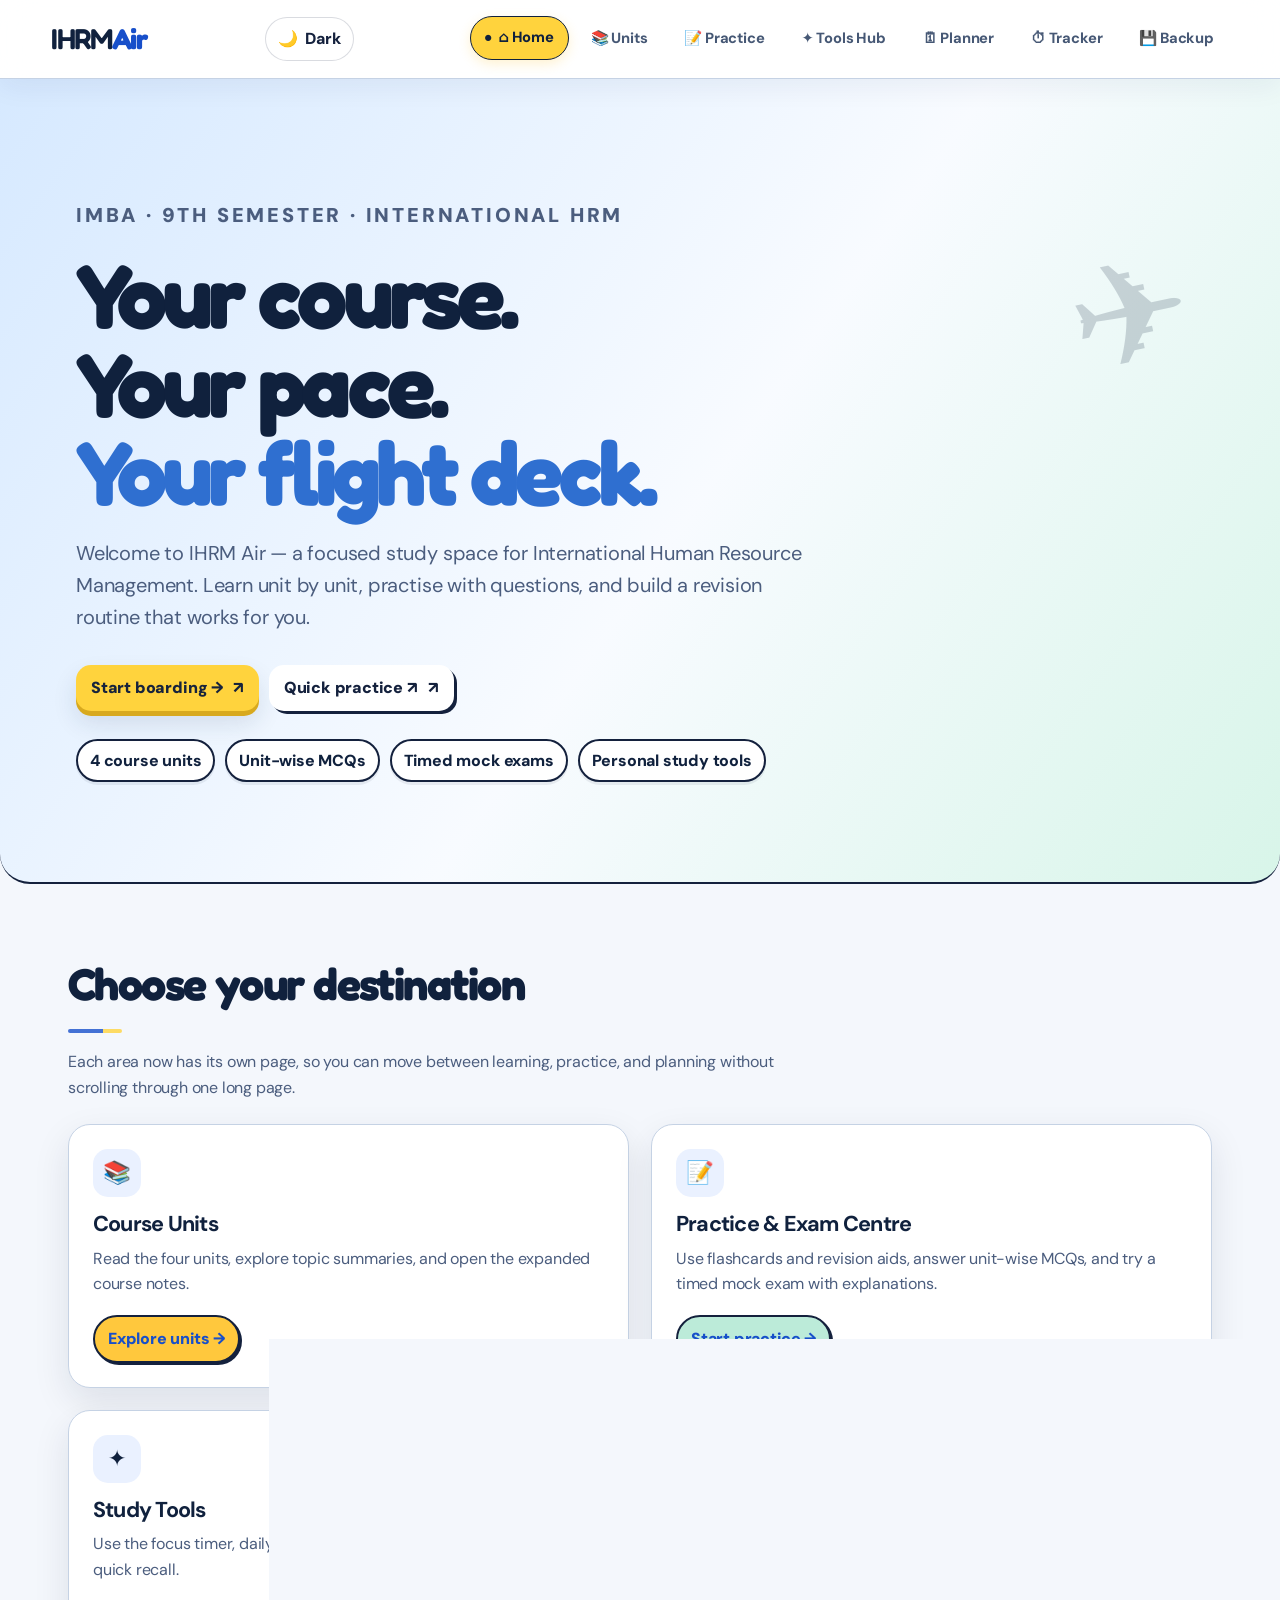
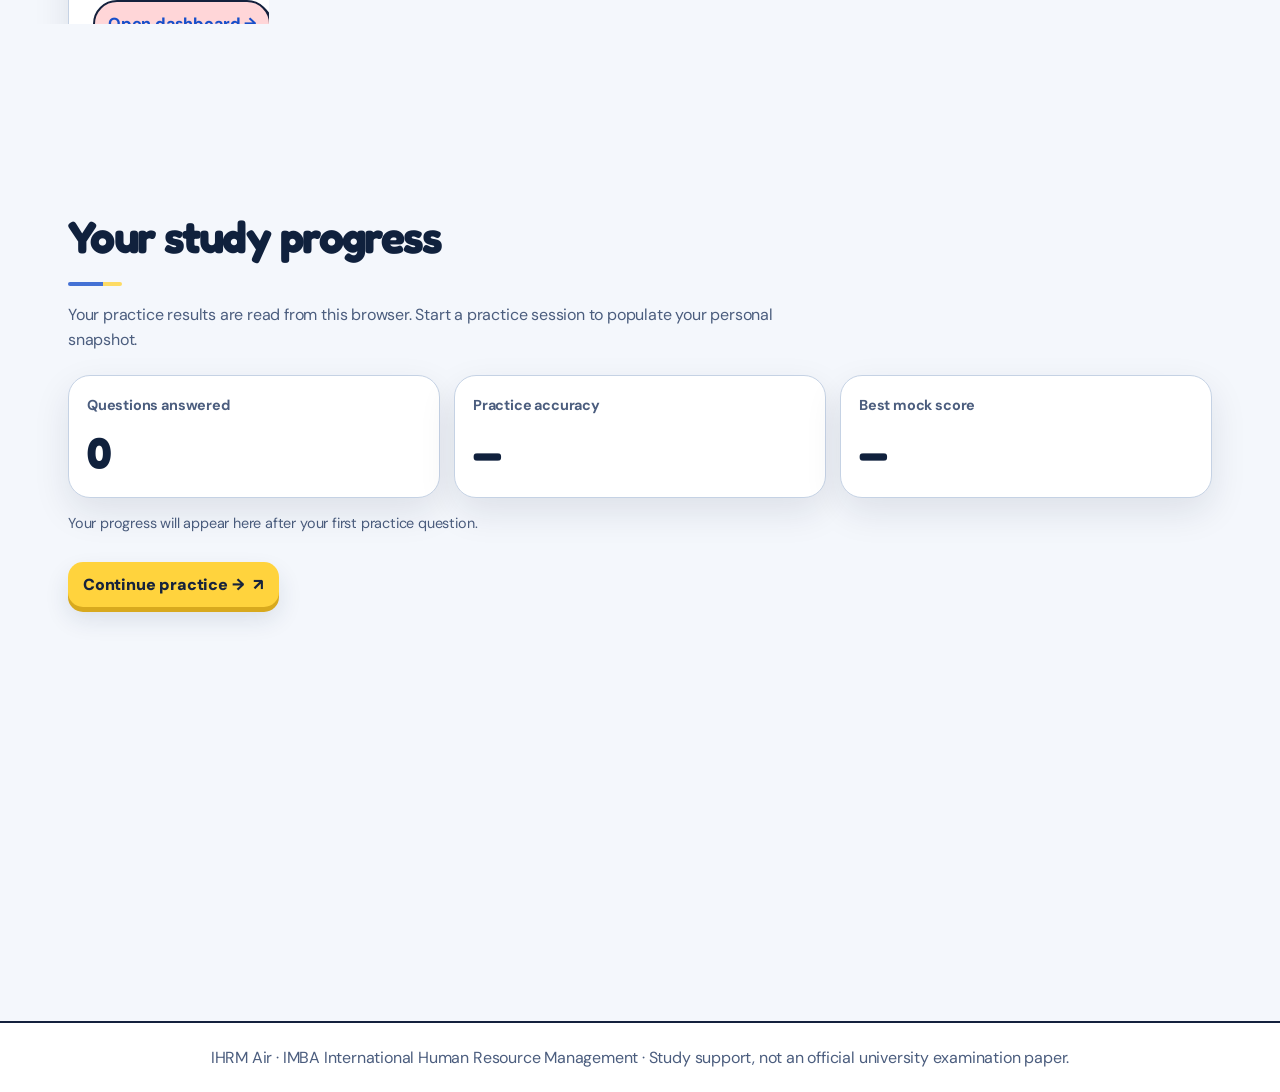
==== commit acac672d: "Add study tools pages to home navigation" ====
--- a/index.html
+++ b/index.html
@@ -159,7 +159,7 @@
 </style>
 <link rel="stylesheet" href="assets/ihrm-refresh.css?v=6">
 </head><body>
-<header class="topbar site-nav-wrap"><a class="logo" href="index.html">IHRM<b>Air</b></a><nav class="topnav site-page-nav" id="sitePageNav" aria-label="Main pages"><a href="index.html" data-page="index.html">⌂ Home</a><a href="units.html" data-page="units.html">📚 Units</a><a href="practice.html" data-page="practice.html">📝 Practice</a><a href="tools.html" data-page="tools.html">✦ Study Tools</a></nav><button class="site-nav-toggle" type="button" aria-expanded="false" aria-controls="sitePageNav">☰ <span>Menu</span></button></header>
+<header class="topbar site-nav-wrap"><a class="logo" href="index.html">IHRM<b>Air</b></a><nav class="topnav site-page-nav" id="sitePageNav" aria-label="Main pages"><a href="index.html" data-page="index.html">⌂ Home</a><a href="units.html" data-page="units.html">📚 Units</a><a href="practice.html" data-page="practice.html">📝 Practice</a><a href="tools.html" data-page="tools.html">✦ Tools Hub</a><a href="planner.html" data-page="planner.html">🗓 Planner</a><a href="tracker.html" data-page="tracker.html">⏱ Tracker</a><a href="backup.html" data-page="backup.html">💾 Backup</a></nav><button class="site-nav-toggle" type="button" aria-expanded="false" aria-controls="sitePageNav">☰ <span>Menu</span></button></header>
 <main><section class="hero"><div class="plane" aria-hidden="true">✈</div><div class="hero-inner"><p class="eyebrow">IMBA · 9th Semester · International HRM</p><h1>Your course.<br>Your pace.<br><em>Your flight deck.</em></h1><p>Welcome to IHRM Air — a focused study space for International Human Resource Management. Learn unit by unit, practise with questions, and build a revision routine that works for you.</p><a class="primary" href="units.html">Start boarding →</a><div class="meta"><span>4 course units</span><span>Unit-wise MCQs</span><span>Timed mock exams</span><span>Personal study tools</span></div></div></section>
 <section class="section"><h2>Choose your destination</h2><p class="section-intro">Each area now has its own page, so you can move between learning, practice, and planning without scrolling through one long page.</p><div class="grid">
 <article class="tile"><span class="icon">📚</span><h3>Course Units</h3><p>Read the four units, explore topic summaries, and open the expanded course notes.</p><a href="units.html">Explore units →</a></article>
--- a/assets/ihrm-refresh.css
+++ b/assets/ihrm-refresh.css
@@ -432,3 +432,23 @@
 .air-revision-day span{overflow-wrap:anywhere}
 .air-revision-day small{color:var(--mute,#4b5d7e);white-space:nowrap}
 @media(max-width:600px){.air-revision-day{grid-template-columns:1fr;gap:4px}.air-revision-day small{white-space:normal}.air-revision-controls>*{width:100%}}
+
+/* Action links in the weak-topic dashboard */
+.air-weak-actions{display:flex;flex-wrap:wrap;gap:8px;align-items:center}
+.air-weak-actions a{display:inline-flex;align-items:center;justify-content:center;padding:8px 11px;border:1px solid var(--line,#d5e2f4);border-radius:999px;text-decoration:none;font-weight:800;font-size:.88rem}
+.air-weak-actions .air-weak-practice{background:var(--sun,#ffc83d);color:#14213d;border-color:#14213d}
+@media(max-width:600px){.air-weak-actions{width:100%}.air-weak-actions a{flex:1}}
+
+/* Study Session Tracker */
+.air-session-tracker{margin:24px 0;padding:clamp(18px,2.6vw,28px);border:1px solid var(--line,#d5e2f4);border-radius:22px;background:var(--surface,#fff);color:var(--ink,#17233f)}
+.air-session-head,.air-session-history-head{display:flex;align-items:flex-start;justify-content:space-between;gap:14px;flex-wrap:wrap}.air-session-head h2{margin:5px 0 8px}.air-session-head p{max-width:680px;line-height:1.55}.air-session-live{padding:8px 11px;border-radius:999px;background:var(--soft,#f3f6fb);font-size:.86rem;font-weight:750}
+.air-session-metrics{display:grid;grid-template-columns:repeat(auto-fit,minmax(135px,1fr));gap:11px;margin:18px 0}.air-session-metrics article{padding:14px;border-radius:14px;background:var(--soft,#f3f6fb)}.air-session-metrics article span,.air-session-metrics article small{display:block}.air-session-metrics article strong{display:block;font-size:1.45rem;margin:5px 0}.air-session-metrics article small{font-size:.82rem;opacity:.8}
+.air-session-controls{display:grid;grid-template-columns:repeat(2,minmax(0,1fr));gap:12px;margin:16px 0}.air-session-controls label{display:grid;gap:6px;font-weight:700}.air-session-controls input,.air-session-controls select{width:100%;min-width:0;padding:11px;border:1px solid var(--line,#d5e2f4);border-radius:10px;background:var(--surface,#fff);color:inherit;font:inherit}.air-session-focus{grid-column:1/-1}
+.air-session-progress{height:10px;background:var(--line,#d5e2f4);border-radius:999px;overflow:hidden}.air-session-progress span{display:block;height:100%;width:0;background:var(--accent,#4778e8);border-radius:999px;transition:width .2s ease}
+.air-session-actions{display:flex;flex-wrap:wrap;gap:9px;margin:14px 0}.air-session-actions button,.air-session-history-head button{padding:10px 14px;border:1px solid var(--line,#d5e2f4);border-radius:11px;background:var(--surface,#fff);color:inherit;font:inherit;font-weight:750;cursor:pointer}.air-session-actions button:first-child{background:var(--accent,#4778e8);color:white;border-color:transparent}.air-session-actions button:disabled{opacity:.5;cursor:not-allowed}.air-session-note{font-size:.92rem;line-height:1.5}.air-session-history-head{align-items:center;margin-top:22px}.air-session-history-head h3{margin:0}.air-session-history{display:grid;gap:8px;margin-top:10px}.air-session-history-row{display:flex;justify-content:space-between;gap:12px;flex-wrap:wrap;padding:11px 13px;border-radius:11px;background:var(--soft,#f3f6fb)}.air-session-history-row span{font-size:.9rem;opacity:.8}
+@media(max-width:560px){.air-session-controls{grid-template-columns:1fr}.air-session-focus{grid-column:auto}.air-session-history-row{display:grid;gap:4px}}
+
+/* Multi-page study tools workspace */
+.air-tools-hub,.air-tool-page-intro{max-width:1180px;margin:0 auto;padding:clamp(20px,4vw,48px) 0}
+.air-tools-hero{padding:clamp(24px,4vw,44px);border-radius:24px;background:var(--surface,#fff);border:1px solid var(--line,#d5e2f4);margin-bottom:22px}.air-tools-hero h1,.air-tool-page-intro h1{font-size:clamp(2rem,4vw,3.2rem);line-height:1.08;margin:10px 0}.air-tools-hero p,.air-tool-page-intro p{max-width:720px;line-height:1.65}
+.air-tools-grid{display:grid;grid-template-columns:repeat(auto-fit,minmax(min(100%,280px),1fr));gap:16px}.air-tool-card{display:flex;flex-direction:column;align-items:flex-start;min-height:235px;padding:22px;border:1px solid var(--line,#d5e2f4);border-radius:20px;background:var(--surface,#fff);color:var(--ink,#17233f);text-decoration:none;transition:transform .18s ease,border-color .18s ease,box-shadow .18s ease}.air-tool-card:hover{transform:translateY(-3px);border-color:var(--accent,#4778e8);box-shadow:0 12px 28px #10254a12}.air-tool-card:focus-visible,.air-back-hub:focus-visible{outline:3px solid var(--accent,#4778e8);outline-offset:3px}.air-tool-icon{font-size:1.8rem;margin-bottom:12px}.air-tool-label{font-size:.72rem;letter-spacing:.12em;font-weight:850;opacity:.7}.air-tool-card h2{font-size:1.3rem;margin:8px 0}.air-tool-card p{line-height:1.6;flex:1;margin:0 0 18px}.air-tool-card strong{color:var(--accent,#4778e8)}.air-tools-footnote{margin-top:20px;font-size:.9rem;line-height:1.5;opacity:.8}.air-back-hub{display:inline-flex;margin:10px 0 20px;padding:10px 14px;border:1px solid var(--line,#d5e2f4);border-radius:10px;color:inherit;text-decoration:none;font-weight:750}
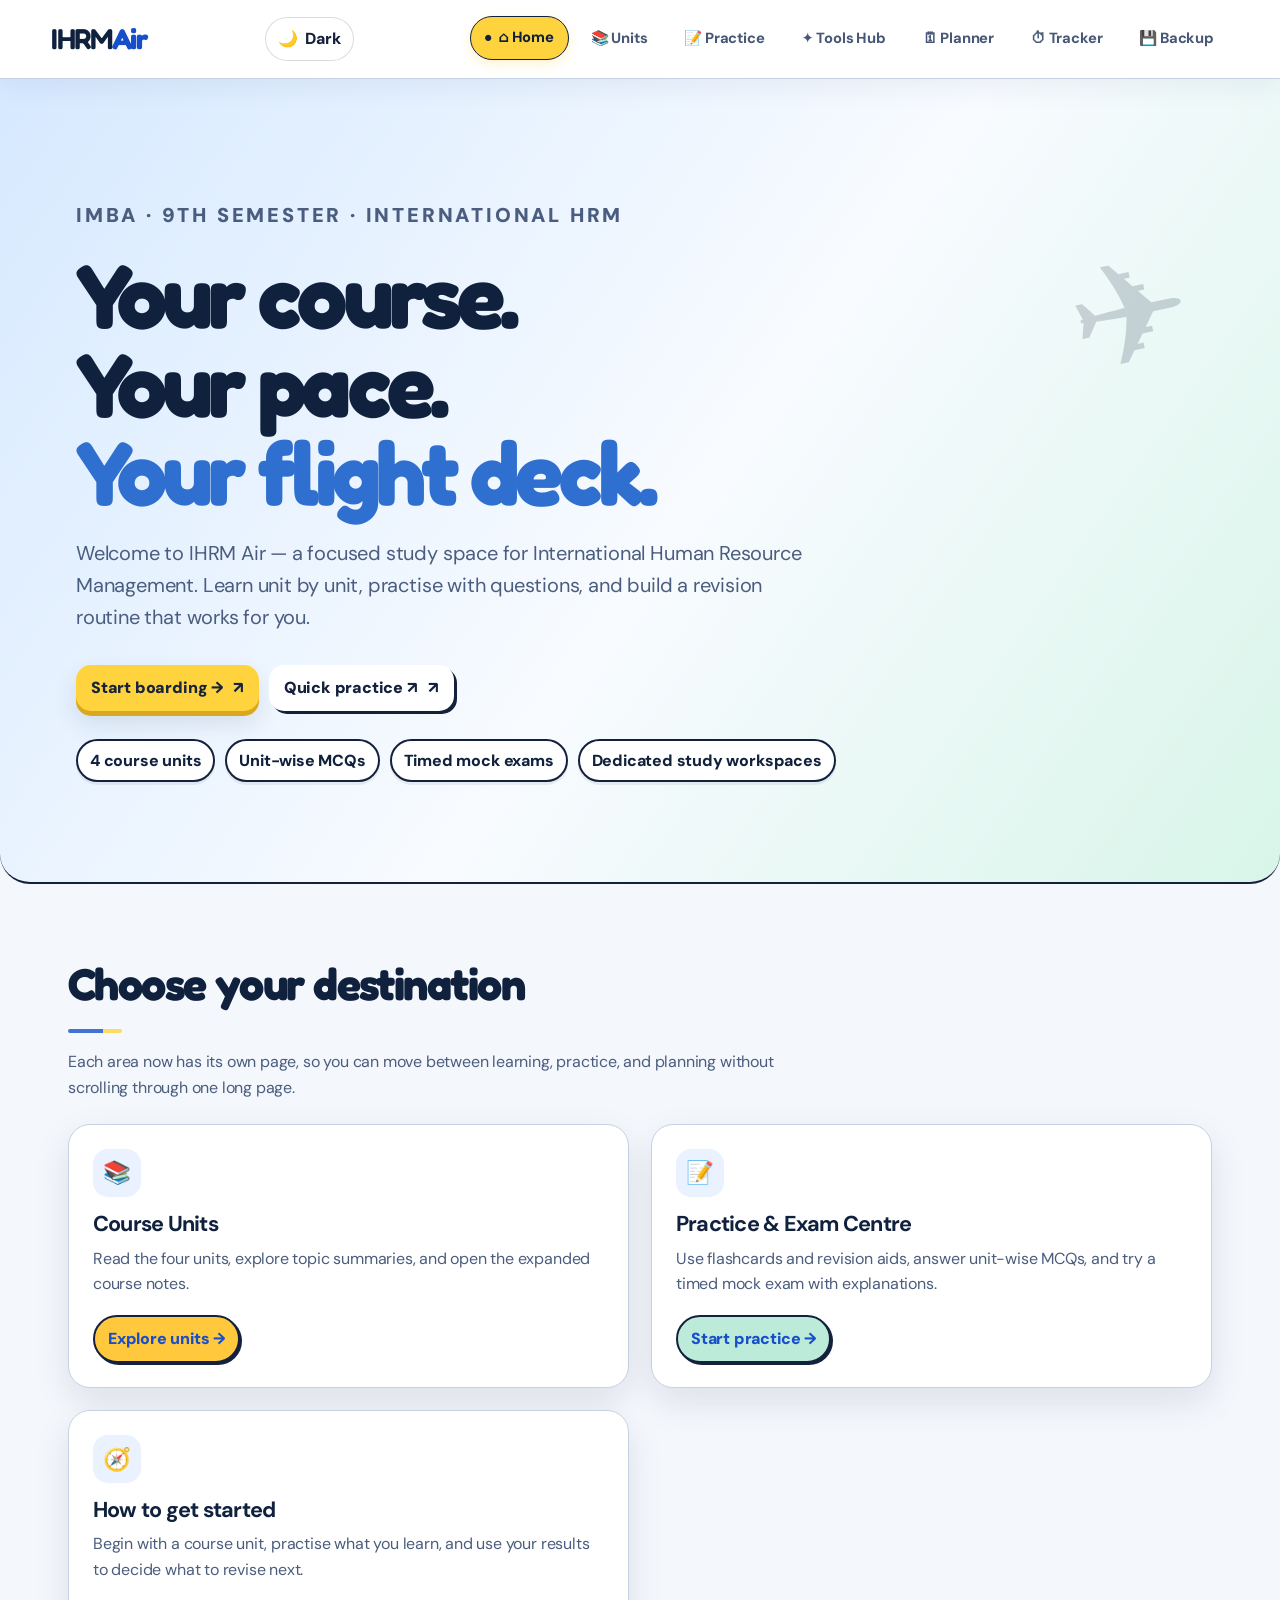
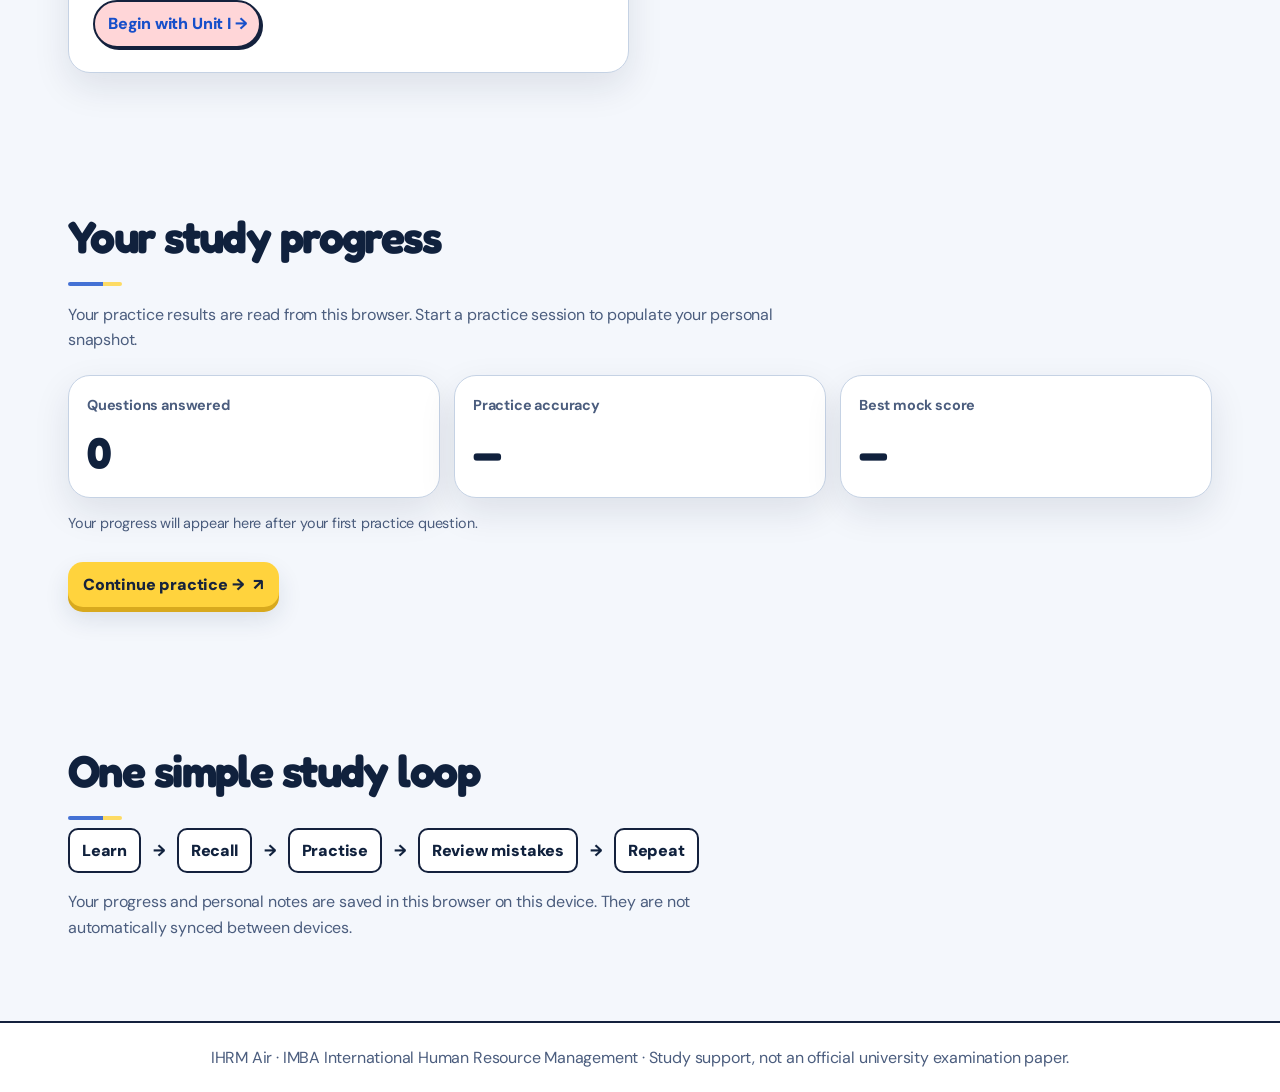
==== commit 4a8d19f9: "Keep home page focused on welcome and course entry points" ====
--- a/index.html
+++ b/index.html
@@ -160,12 +160,12 @@
 <link rel="stylesheet" href="assets/ihrm-refresh.css?v=6">
 </head><body>
 <header class="topbar site-nav-wrap"><a class="logo" href="index.html">IHRM<b>Air</b></a><nav class="topnav site-page-nav" id="sitePageNav" aria-label="Main pages"><a href="index.html" data-page="index.html">⌂ Home</a><a href="units.html" data-page="units.html">📚 Units</a><a href="practice.html" data-page="practice.html">📝 Practice</a><a href="tools.html" data-page="tools.html">✦ Tools Hub</a><a href="planner.html" data-page="planner.html">🗓 Planner</a><a href="tracker.html" data-page="tracker.html">⏱ Tracker</a><a href="backup.html" data-page="backup.html">💾 Backup</a></nav><button class="site-nav-toggle" type="button" aria-expanded="false" aria-controls="sitePageNav">☰ <span>Menu</span></button></header>
-<main><section class="hero"><div class="plane" aria-hidden="true">✈</div><div class="hero-inner"><p class="eyebrow">IMBA · 9th Semester · International HRM</p><h1>Your course.<br>Your pace.<br><em>Your flight deck.</em></h1><p>Welcome to IHRM Air — a focused study space for International Human Resource Management. Learn unit by unit, practise with questions, and build a revision routine that works for you.</p><a class="primary" href="units.html">Start boarding →</a><div class="meta"><span>4 course units</span><span>Unit-wise MCQs</span><span>Timed mock exams</span><span>Personal study tools</span></div></div></section>
+<main><section class="hero"><div class="plane" aria-hidden="true">✈</div><div class="hero-inner"><p class="eyebrow">IMBA · 9th Semester · International HRM</p><h1>Your course.<br>Your pace.<br><em>Your flight deck.</em></h1><p>Welcome to IHRM Air — a focused study space for International Human Resource Management. Learn unit by unit, practise with questions, and build a revision routine that works for you.</p><a class="primary" href="units.html">Start boarding →</a><div class="meta"><span>4 course units</span><span>Unit-wise MCQs</span><span>Timed mock exams</span><span>Dedicated study workspaces</span></div></div></section>
 <section class="section"><h2>Choose your destination</h2><p class="section-intro">Each area now has its own page, so you can move between learning, practice, and planning without scrolling through one long page.</p><div class="grid">
 <article class="tile"><span class="icon">📚</span><h3>Course Units</h3><p>Read the four units, explore topic summaries, and open the expanded course notes.</p><a href="units.html">Explore units →</a></article>
 <article class="tile"><span class="icon">📝</span><h3>Practice & Exam Centre</h3><p>Use flashcards and revision aids, answer unit-wise MCQs, and try a timed mock exam with explanations.</p><a href="practice.html">Start practice →</a></article>
-<article class="tile"><span class="icon">✦</span><h3>Study Tools</h3><p>Use the focus timer, daily goals, revision checklist, personal notes, and quick recall.</p><a href="tools.html">Open dashboard →</a></article>
-<article class="tile"><span class="icon">🧭</span><h3>Your study route</h3><p>Suggested flow: learn a unit, test recall, review mistakes, then track your next session.</p><a href="units.html">Plan my route →</a></article>
+
+<article class="tile"><span class="icon">🧭</span><h3>How to get started</h3><p>Begin with a course unit, practise what you learn, and use your results to decide what to revise next.</p><a href="units.html">Begin with Unit I →</a></article>
 </div></section><section class="section progress-dashboard" aria-labelledby="progressTitle"><h2 id="progressTitle">Your study progress</h2><p class="section-intro">Your practice results are read from this browser. Start a practice session to populate your personal snapshot.</p><div class="progress-cards"><article class="progress-card"><span>Questions answered</span><strong id="homeAttempts">0</strong></article><article class="progress-card"><span>Practice accuracy</span><strong id="homeAccuracy">—</strong></article><article class="progress-card"><span>Best mock score</span><strong id="homeBest">—</strong></article></div><p class="progress-footnote" id="homeProgressMessage" role="status">Your progress will appear here after your first practice question.</p><a class="primary" href="practice.html">Continue practice →</a></section><section class="section"><h2>One simple study loop</h2><div class="route"><span>Learn</span> → <span>Recall</span> → <span>Practise</span> → <span>Review mistakes</span> → <span>Repeat</span></div><p class="section-intro">Your progress and personal notes are saved in this browser on this device. They are not automatically synced between devices.</p></section></main><footer>IHRM Air · IMBA International Human Resource Management · Study support, not an official university examination paper.</footer><script id="unified-home-footer">
 (function(){
  var get=function(id){return document.getElementById(id)};
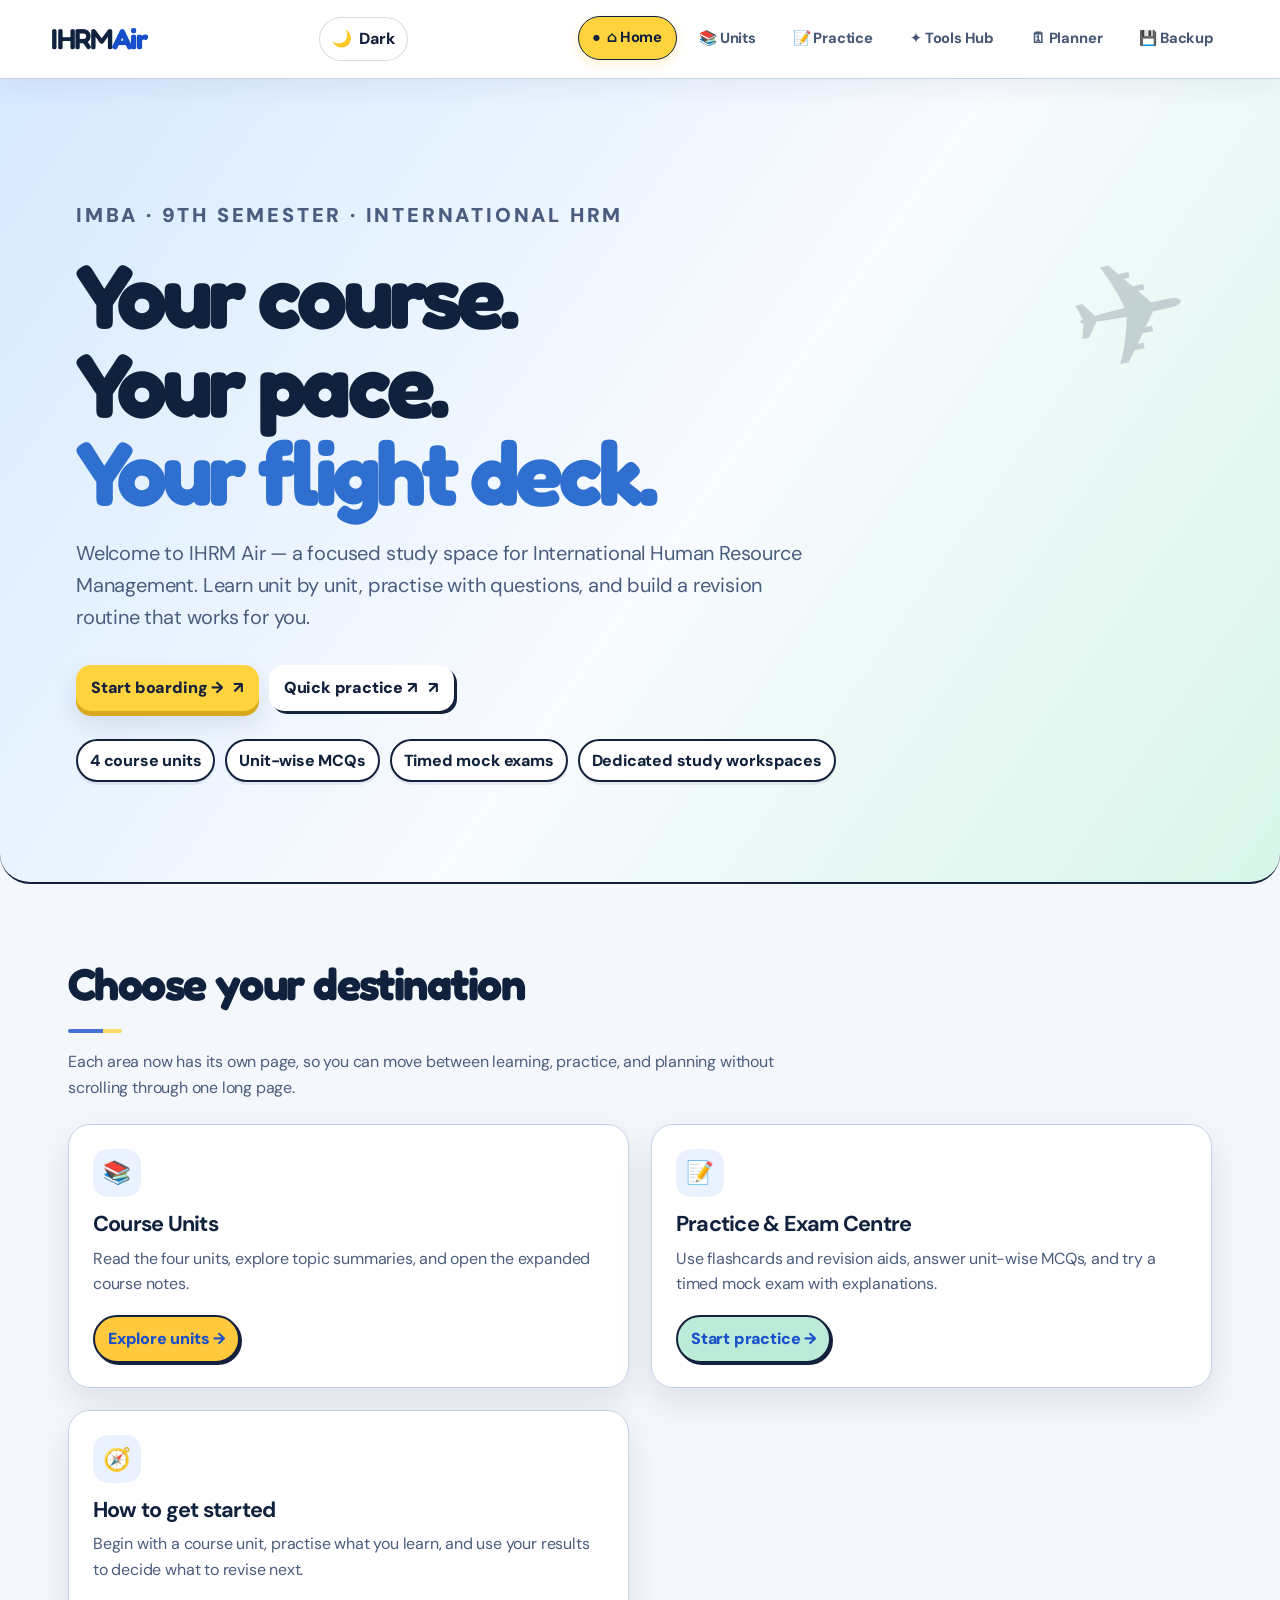
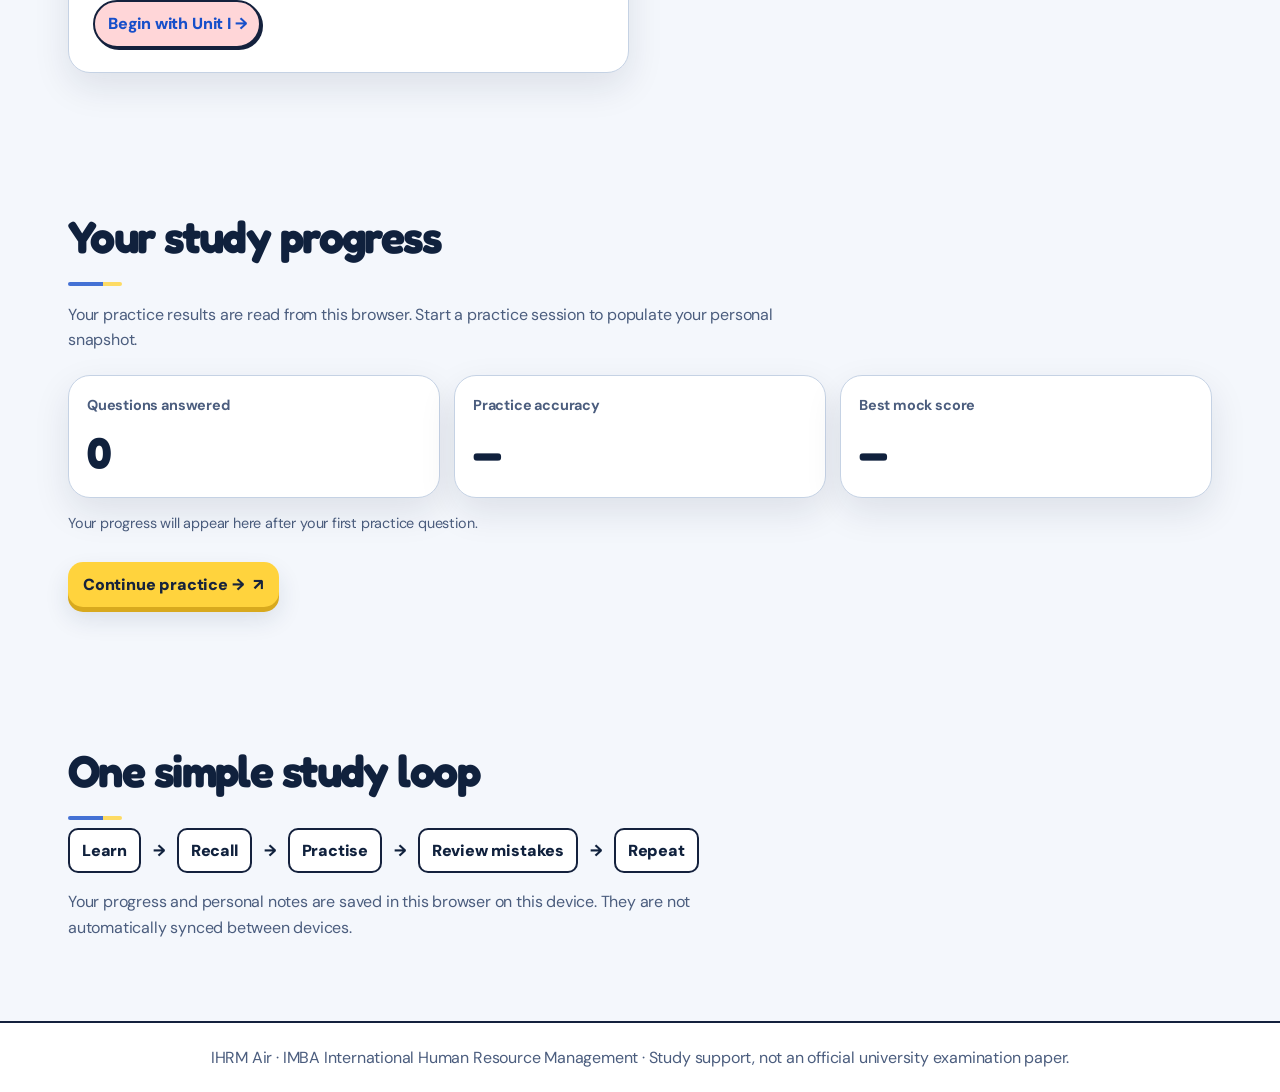
==== commit 16a0e18d: "Remove study tracker link from home navigation" ====
--- a/index.html
+++ b/index.html
@@ -159,7 +159,7 @@
 </style>
 <link rel="stylesheet" href="assets/ihrm-refresh.css?v=6">
 </head><body>
-<header class="topbar site-nav-wrap"><a class="logo" href="index.html">IHRM<b>Air</b></a><nav class="topnav site-page-nav" id="sitePageNav" aria-label="Main pages"><a href="index.html" data-page="index.html">⌂ Home</a><a href="units.html" data-page="units.html">📚 Units</a><a href="practice.html" data-page="practice.html">📝 Practice</a><a href="tools.html" data-page="tools.html">✦ Tools Hub</a><a href="planner.html" data-page="planner.html">🗓 Planner</a><a href="tracker.html" data-page="tracker.html">⏱ Tracker</a><a href="backup.html" data-page="backup.html">💾 Backup</a></nav><button class="site-nav-toggle" type="button" aria-expanded="false" aria-controls="sitePageNav">☰ <span>Menu</span></button></header>
+<header class="topbar site-nav-wrap"><a class="logo" href="index.html">IHRM<b>Air</b></a><nav class="topnav site-page-nav" id="sitePageNav" aria-label="Main pages"><a href="index.html" data-page="index.html">⌂ Home</a><a href="units.html" data-page="units.html">📚 Units</a><a href="practice.html" data-page="practice.html">📝 Practice</a><a href="tools.html" data-page="tools.html">✦ Tools Hub</a><a href="planner.html" data-page="planner.html">🗓 Planner</a><a href="backup.html" data-page="backup.html">💾 Backup</a></nav><button class="site-nav-toggle" type="button" aria-expanded="false" aria-controls="sitePageNav">☰ <span>Menu</span></button></header>
 <main><section class="hero"><div class="plane" aria-hidden="true">✈</div><div class="hero-inner"><p class="eyebrow">IMBA · 9th Semester · International HRM</p><h1>Your course.<br>Your pace.<br><em>Your flight deck.</em></h1><p>Welcome to IHRM Air — a focused study space for International Human Resource Management. Learn unit by unit, practise with questions, and build a revision routine that works for you.</p><a class="primary" href="units.html">Start boarding →</a><div class="meta"><span>4 course units</span><span>Unit-wise MCQs</span><span>Timed mock exams</span><span>Dedicated study workspaces</span></div></div></section>
 <section class="section"><h2>Choose your destination</h2><p class="section-intro">Each area now has its own page, so you can move between learning, practice, and planning without scrolling through one long page.</p><div class="grid">
 <article class="tile"><span class="icon">📚</span><h3>Course Units</h3><p>Read the four units, explore topic summaries, and open the expanded course notes.</p><a href="units.html">Explore units →</a></article>
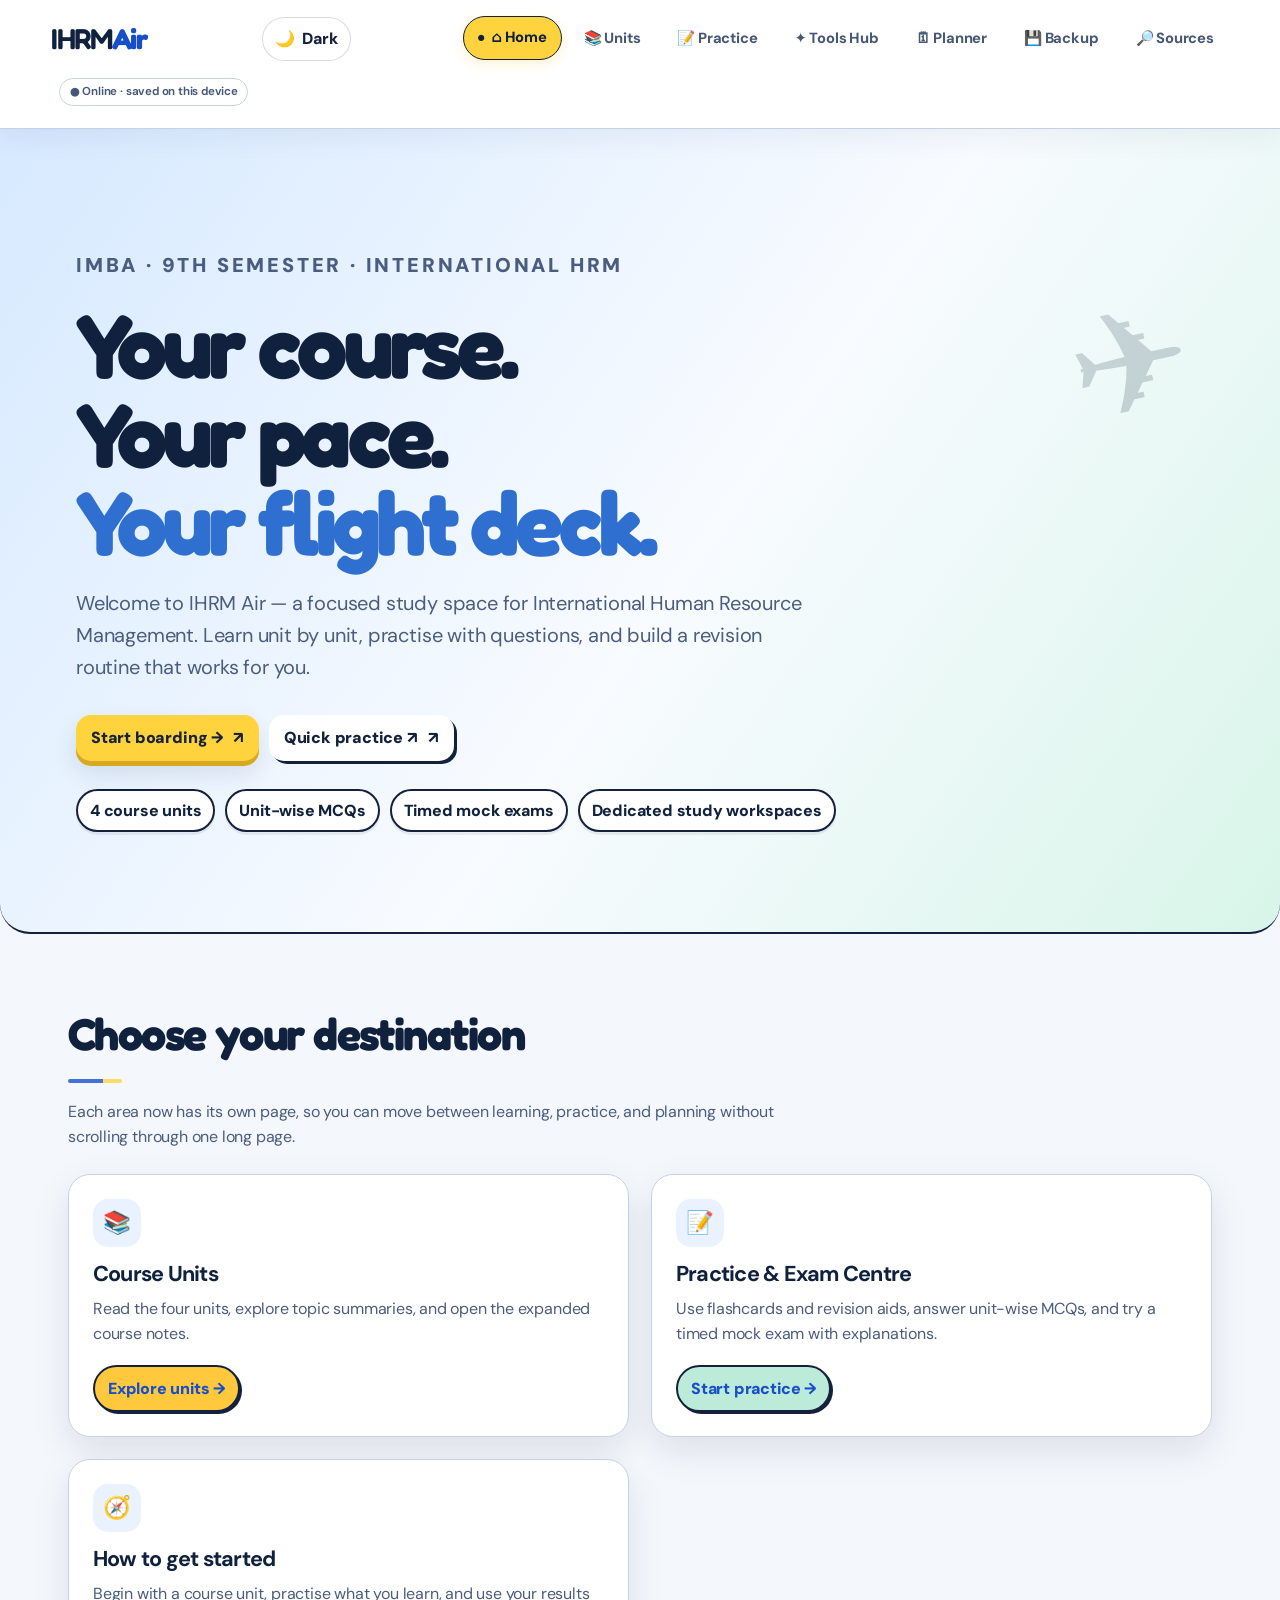
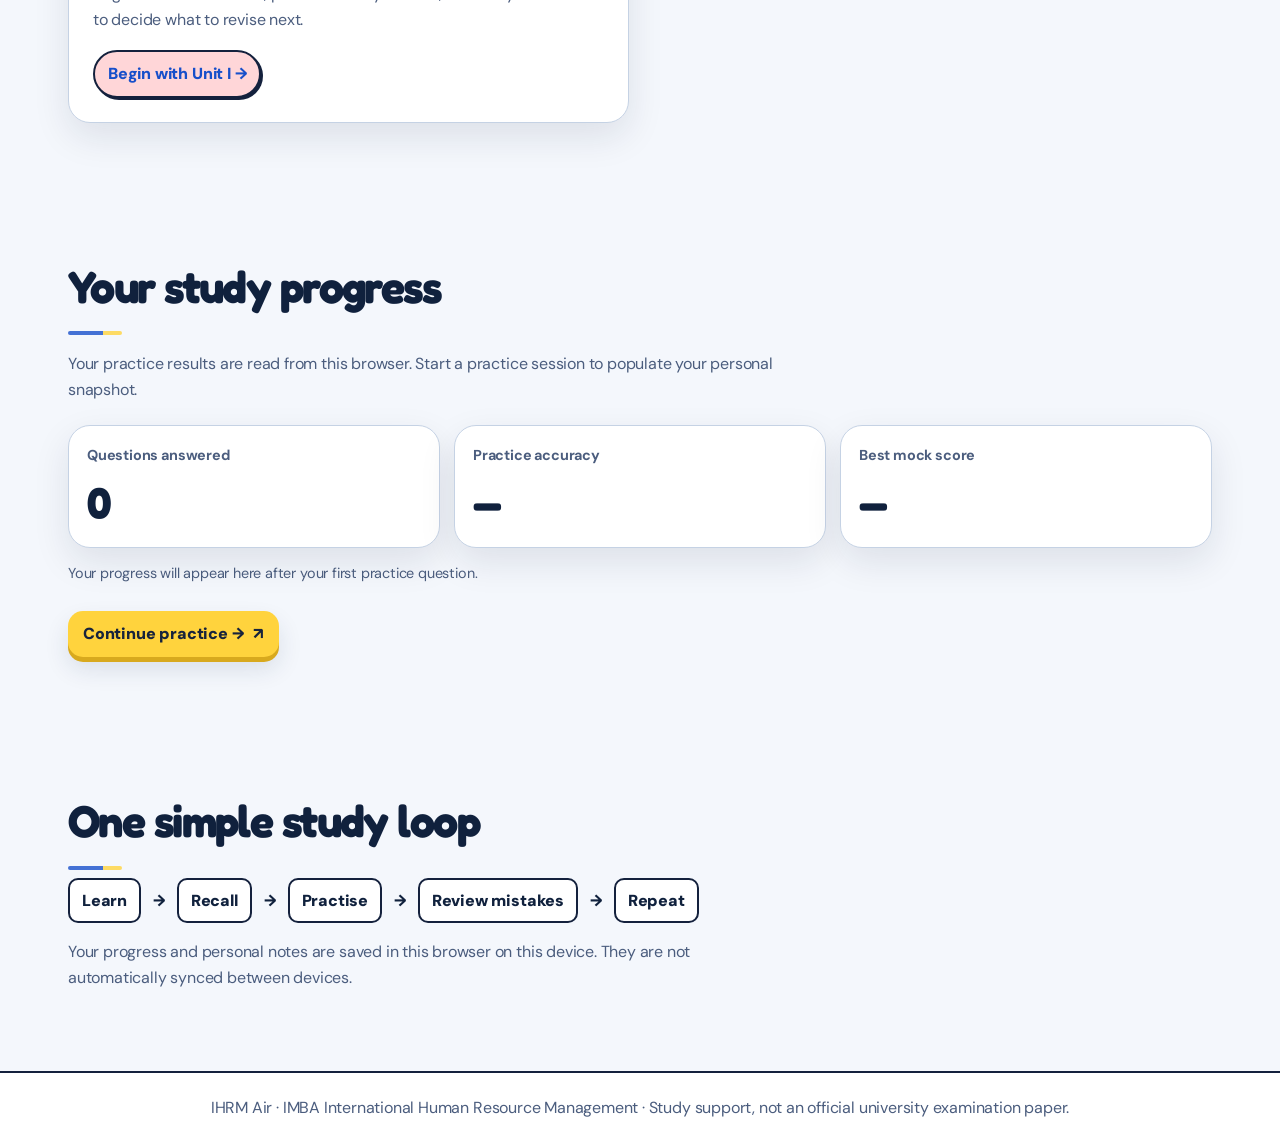
==== commit 38c4f9e0: "Add evidence and sources to main navigation" ====
--- a/index.html
+++ b/index.html
@@ -159,7 +159,8 @@
 </style>
 <link rel="stylesheet" href="assets/ihrm-refresh.css?v=6">
 </head><body>
-<header class="topbar site-nav-wrap"><a class="logo" href="index.html">IHRM<b>Air</b></a><nav class="topnav site-page-nav" id="sitePageNav" aria-label="Main pages"><a href="index.html" data-page="index.html">⌂ Home</a><a href="units.html" data-page="units.html">📚 Units</a><a href="practice.html" data-page="practice.html">📝 Practice</a><a href="tools.html" data-page="tools.html">✦ Tools Hub</a><a href="planner.html" data-page="planner.html">🗓 Planner</a><a href="backup.html" data-page="backup.html">💾 Backup</a></nav><button class="site-nav-toggle" type="button" aria-expanded="false" aria-controls="sitePageNav">☰ <span>Menu</span></button></header>
+<header class="topbar site-nav-wrap"><a class="logo" href="index.html">IHRM<b>Air</b></a><nav class="topnav site-page-nav" id="sitePageNav" aria-label="Main pages"><a href="index.html" data-page="index.html">⌂ Home</a><a href="units.html" data-page="units.html">📚 Units</a><a href="practice.html" data-page="practice.html">📝 Practice</a><a href="tools.html" data-page="tools.html">✦ Tools Hub</a><a href="planner.html" data-page="planner.html">🗓 Planner</a><a href="backup.html" data-page="backup.html">💾 Backup</a><a href="references.html" data-page="references.html">🔎 Sources</a>
+</nav><button class="site-nav-toggle" type="button" aria-expanded="false" aria-controls="sitePageNav">☰ <span>Menu</span></button></header>
 <main><section class="hero"><div class="plane" aria-hidden="true">✈</div><div class="hero-inner"><p class="eyebrow">IMBA · 9th Semester · International HRM</p><h1>Your course.<br>Your pace.<br><em>Your flight deck.</em></h1><p>Welcome to IHRM Air — a focused study space for International Human Resource Management. Learn unit by unit, practise with questions, and build a revision routine that works for you.</p><a class="primary" href="units.html">Start boarding →</a><div class="meta"><span>4 course units</span><span>Unit-wise MCQs</span><span>Timed mock exams</span><span>Dedicated study workspaces</span></div></div></section>
 <section class="section"><h2>Choose your destination</h2><p class="section-intro">Each area now has its own page, so you can move between learning, practice, and planning without scrolling through one long page.</p><div class="grid">
 <article class="tile"><span class="icon">📚</span><h3>Course Units</h3><p>Read the four units, explore topic summaries, and open the expanded course notes.</p><a href="units.html">Explore units →</a></article>
--- a/assets/ihrm-refresh.css
+++ b/assets/ihrm-refresh.css
@@ -452,3 +452,11 @@
 .air-tools-hub,.air-tool-page-intro{max-width:1180px;margin:0 auto;padding:clamp(20px,4vw,48px) 0}
 .air-tools-hero{padding:clamp(24px,4vw,44px);border-radius:24px;background:var(--surface,#fff);border:1px solid var(--line,#d5e2f4);margin-bottom:22px}.air-tools-hero h1,.air-tool-page-intro h1{font-size:clamp(2rem,4vw,3.2rem);line-height:1.08;margin:10px 0}.air-tools-hero p,.air-tool-page-intro p{max-width:720px;line-height:1.65}
 .air-tools-grid{display:grid;grid-template-columns:repeat(auto-fit,minmax(min(100%,280px),1fr));gap:16px}.air-tool-card{display:flex;flex-direction:column;align-items:flex-start;min-height:235px;padding:22px;border:1px solid var(--line,#d5e2f4);border-radius:20px;background:var(--surface,#fff);color:var(--ink,#17233f);text-decoration:none;transition:transform .18s ease,border-color .18s ease,box-shadow .18s ease}.air-tool-card:hover{transform:translateY(-3px);border-color:var(--accent,#4778e8);box-shadow:0 12px 28px #10254a12}.air-tool-card:focus-visible,.air-back-hub:focus-visible{outline:3px solid var(--accent,#4778e8);outline-offset:3px}.air-tool-icon{font-size:1.8rem;margin-bottom:12px}.air-tool-label{font-size:.72rem;letter-spacing:.12em;font-weight:850;opacity:.7}.air-tool-card h2{font-size:1.3rem;margin:8px 0}.air-tool-card p{line-height:1.6;flex:1;margin:0 0 18px}.air-tool-card strong{color:var(--accent,#4778e8)}.air-tools-footnote{margin-top:20px;font-size:.9rem;line-height:1.5;opacity:.8}.air-back-hub{display:inline-flex;margin:10px 0 20px;padding:10px 14px;border:1px solid var(--line,#d5e2f4);border-radius:10px;color:inherit;text-decoration:none;font-weight:750}
+
+
+/* Connectivity status: visible, compact and accessible without implying cloud sync. */
+.air-connection-status{display:inline-flex;align-items:center;gap:.35rem;max-width:100%;margin:.35rem .5rem;padding:.35rem .6rem;border:1px solid var(--air-line);border-radius:999px;background:var(--air-surface);color:var(--air-muted);font-size:.72rem;line-height:1.35;font-weight:650}
+.air-connection-status.is-offline{border-color:#d97706;color:#92400e;background:#fff7ed}
+[data-theme="dark"] .air-connection-status.is-offline{color:#fed7aa;background:#431407;border-color:#9a3412}
+@media(max-width:700px){.air-connection-status{font-size:.68rem;margin:.25rem 0;order:5}.site-nav-wrap{flex-wrap:wrap}}
+@media(prefers-reduced-motion:reduce){.air-connection-status{transition:none}}
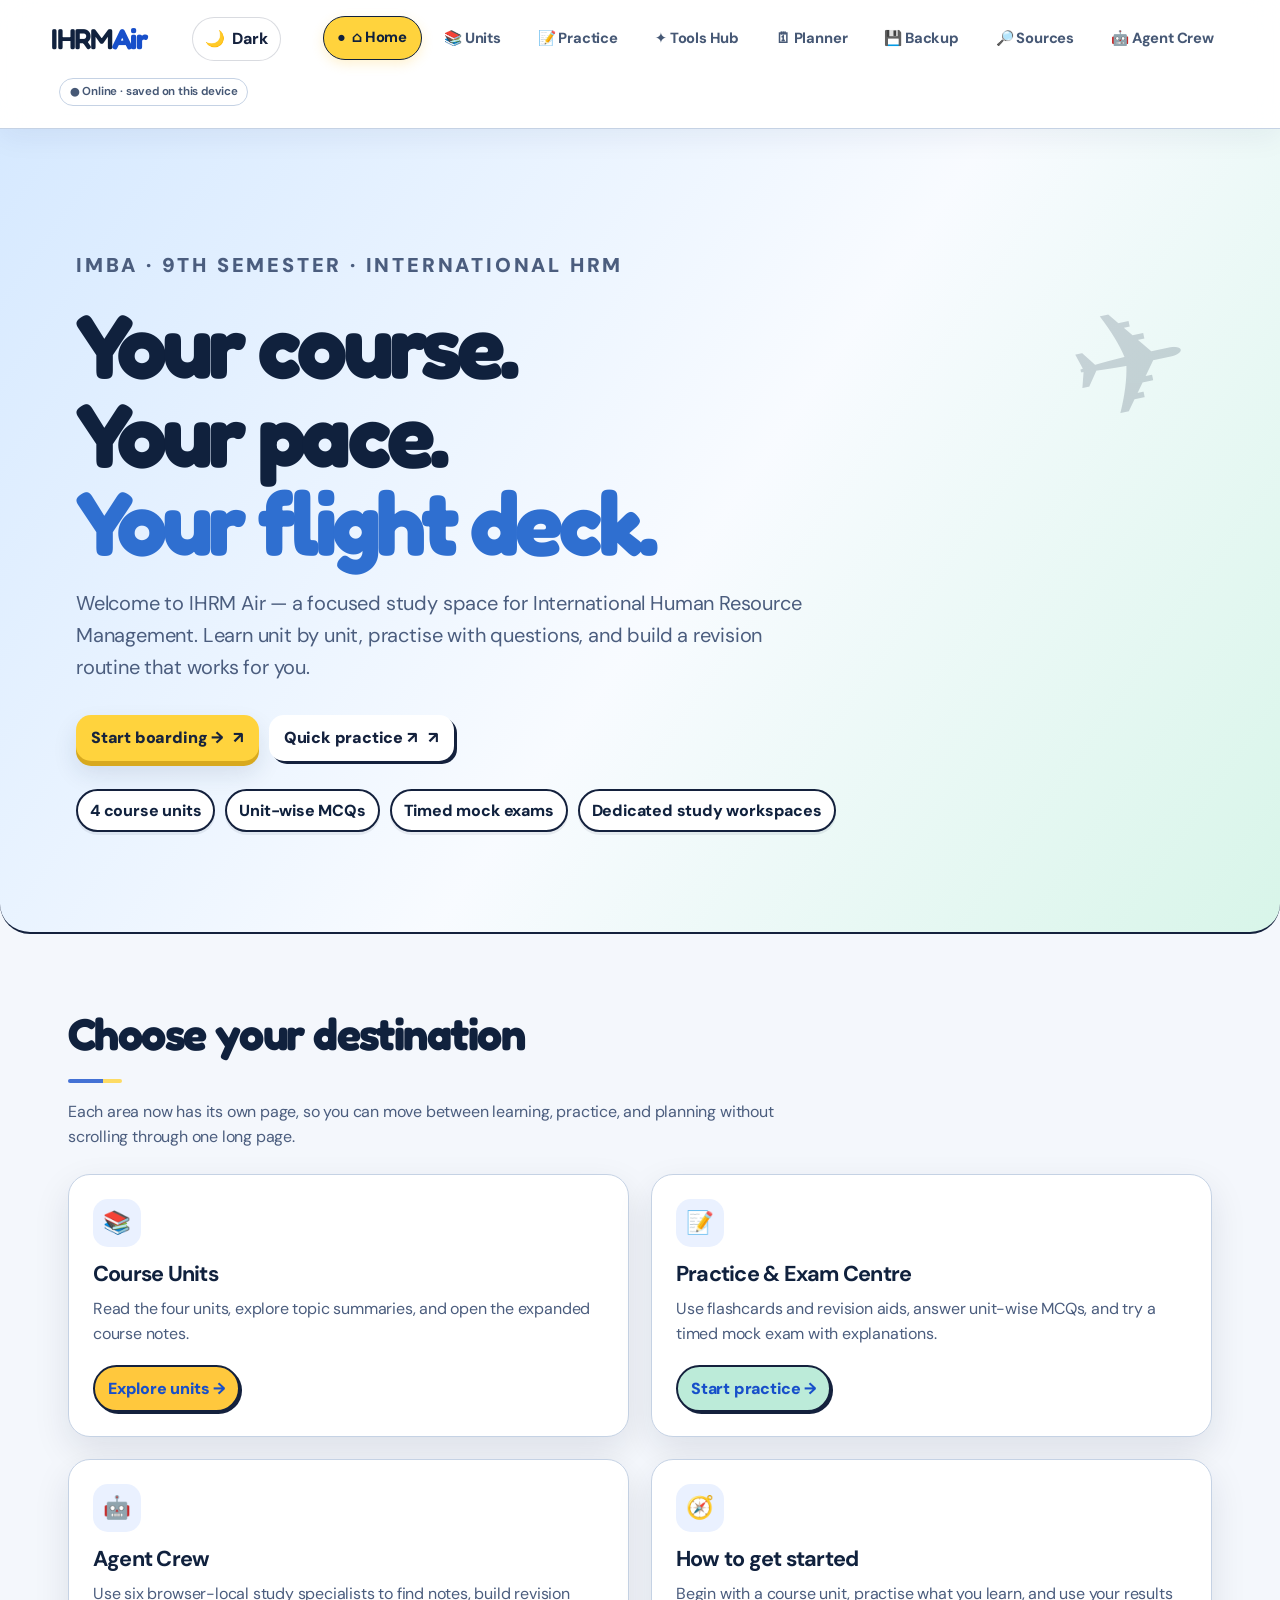
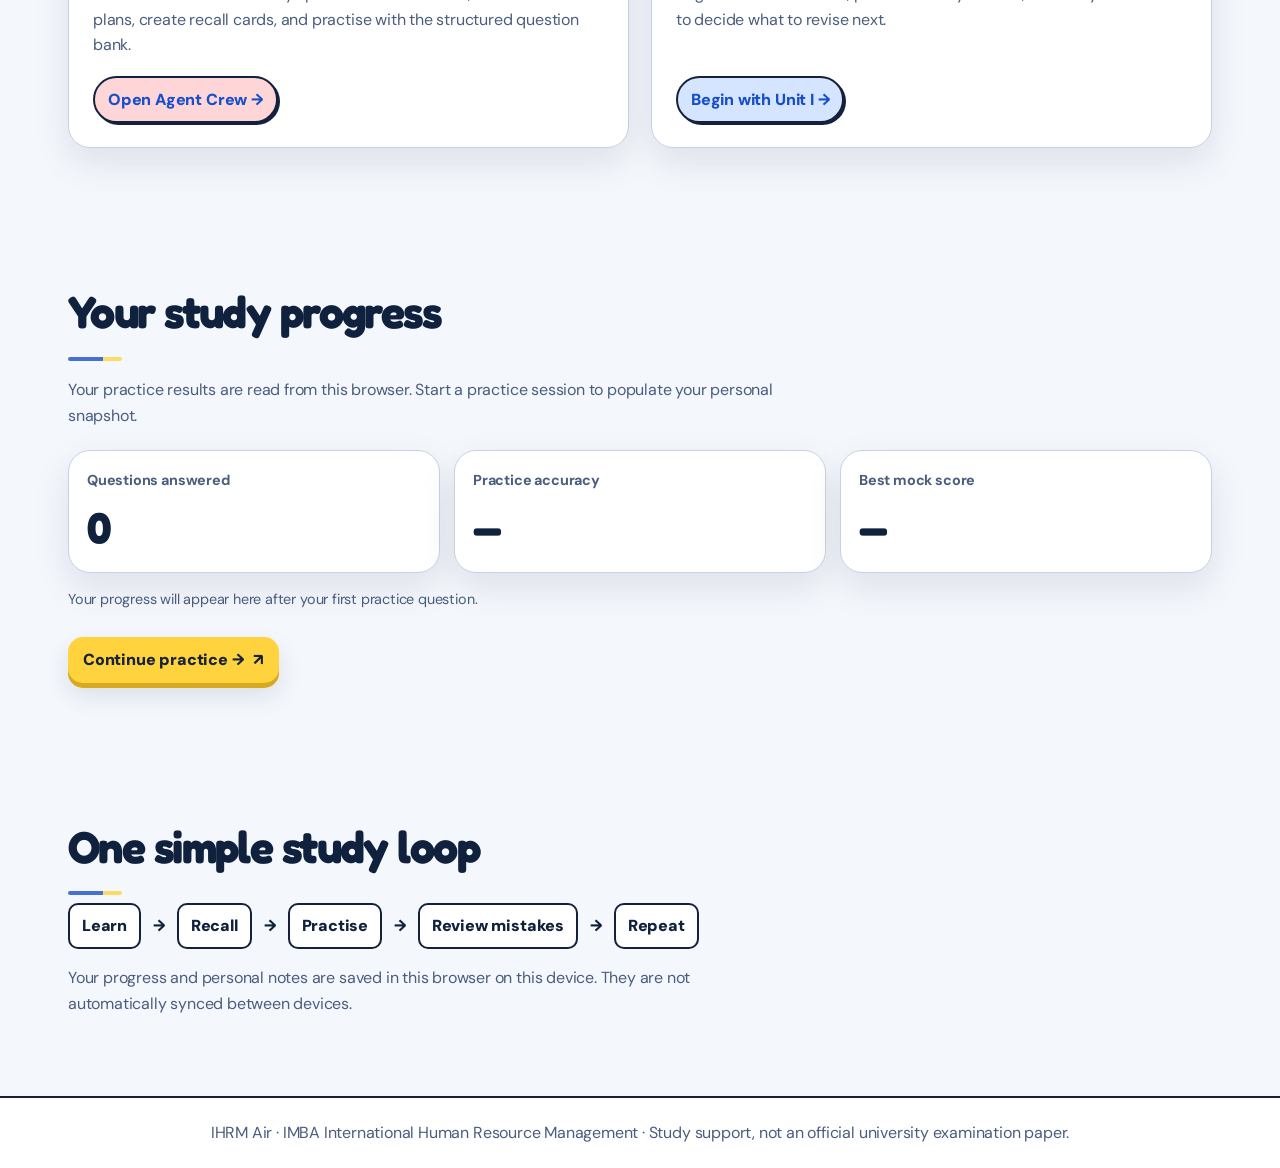
==== commit b520b610: "Add Agent Crew to the IHRM Air home and navigation" ====
--- a/index.html
+++ b/index.html
@@ -159,13 +159,14 @@
 </style>
 <link rel="stylesheet" href="assets/ihrm-refresh.css?v=6">
 </head><body>
-<header class="topbar site-nav-wrap"><a class="logo" href="index.html">IHRM<b>Air</b></a><nav class="topnav site-page-nav" id="sitePageNav" aria-label="Main pages"><a href="index.html" data-page="index.html">⌂ Home</a><a href="units.html" data-page="units.html">📚 Units</a><a href="practice.html" data-page="practice.html">📝 Practice</a><a href="tools.html" data-page="tools.html">✦ Tools Hub</a><a href="planner.html" data-page="planner.html">🗓 Planner</a><a href="backup.html" data-page="backup.html">💾 Backup</a><a href="references.html" data-page="references.html">🔎 Sources</a>
+<header class="topbar site-nav-wrap"><a class="logo" href="index.html">IHRM<b>Air</b></a><nav class="topnav site-page-nav" id="sitePageNav" aria-label="Main pages"><a href="index.html" data-page="index.html">⌂ Home</a><a href="units.html" data-page="units.html">📚 Units</a><a href="practice.html" data-page="practice.html">📝 Practice</a><a href="tools.html" data-page="tools.html">✦ Tools Hub</a><a href="planner.html" data-page="planner.html">🗓 Planner</a><a href="backup.html" data-page="backup.html">💾 Backup</a><a href="references.html" data-page="references.html">🔎 Sources</a><a href="agents.html" data-page="agents.html">🤖 Agent Crew</a>
 </nav><button class="site-nav-toggle" type="button" aria-expanded="false" aria-controls="sitePageNav">☰ <span>Menu</span></button></header>
 <main><section class="hero"><div class="plane" aria-hidden="true">✈</div><div class="hero-inner"><p class="eyebrow">IMBA · 9th Semester · International HRM</p><h1>Your course.<br>Your pace.<br><em>Your flight deck.</em></h1><p>Welcome to IHRM Air — a focused study space for International Human Resource Management. Learn unit by unit, practise with questions, and build a revision routine that works for you.</p><a class="primary" href="units.html">Start boarding →</a><div class="meta"><span>4 course units</span><span>Unit-wise MCQs</span><span>Timed mock exams</span><span>Dedicated study workspaces</span></div></div></section>
 <section class="section"><h2>Choose your destination</h2><p class="section-intro">Each area now has its own page, so you can move between learning, practice, and planning without scrolling through one long page.</p><div class="grid">
 <article class="tile"><span class="icon">📚</span><h3>Course Units</h3><p>Read the four units, explore topic summaries, and open the expanded course notes.</p><a href="units.html">Explore units →</a></article>
 <article class="tile"><span class="icon">📝</span><h3>Practice & Exam Centre</h3><p>Use flashcards and revision aids, answer unit-wise MCQs, and try a timed mock exam with explanations.</p><a href="practice.html">Start practice →</a></article>
 
+<article class="tile"><span class="icon">🤖</span><h3>Agent Crew</h3><p>Use six browser-local study specialists to find notes, build revision plans, create recall cards, and practise with the structured question bank.</p><a href="agents.html">Open Agent Crew →</a></article>
 <article class="tile"><span class="icon">🧭</span><h3>How to get started</h3><p>Begin with a course unit, practise what you learn, and use your results to decide what to revise next.</p><a href="units.html">Begin with Unit I →</a></article>
 </div></section><section class="section progress-dashboard" aria-labelledby="progressTitle"><h2 id="progressTitle">Your study progress</h2><p class="section-intro">Your practice results are read from this browser. Start a practice session to populate your personal snapshot.</p><div class="progress-cards"><article class="progress-card"><span>Questions answered</span><strong id="homeAttempts">0</strong></article><article class="progress-card"><span>Practice accuracy</span><strong id="homeAccuracy">—</strong></article><article class="progress-card"><span>Best mock score</span><strong id="homeBest">—</strong></article></div><p class="progress-footnote" id="homeProgressMessage" role="status">Your progress will appear here after your first practice question.</p><a class="primary" href="practice.html">Continue practice →</a></section><section class="section"><h2>One simple study loop</h2><div class="route"><span>Learn</span> → <span>Recall</span> → <span>Practise</span> → <span>Review mistakes</span> → <span>Repeat</span></div><p class="section-intro">Your progress and personal notes are saved in this browser on this device. They are not automatically synced between devices.</p></section></main><footer>IHRM Air · IMBA International Human Resource Management · Study support, not an official university examination paper.</footer><script id="unified-home-footer">
 (function(){
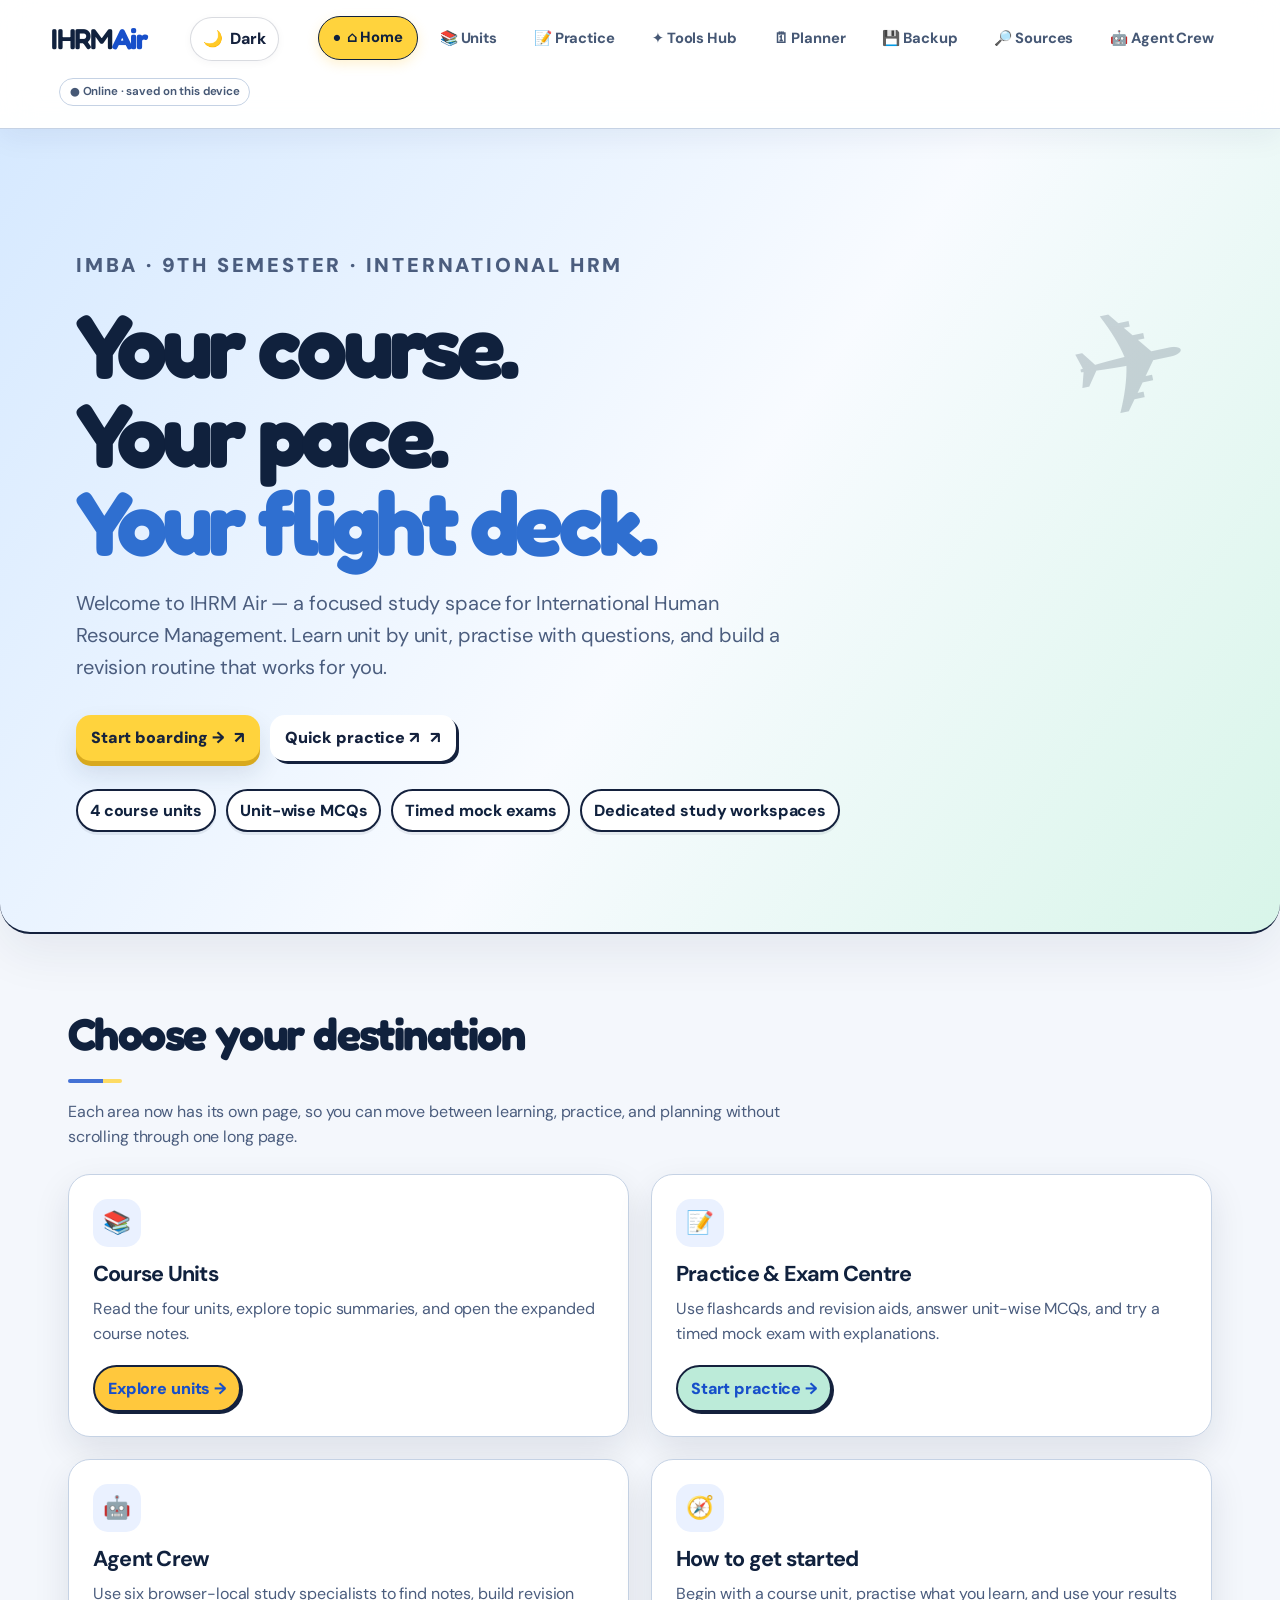
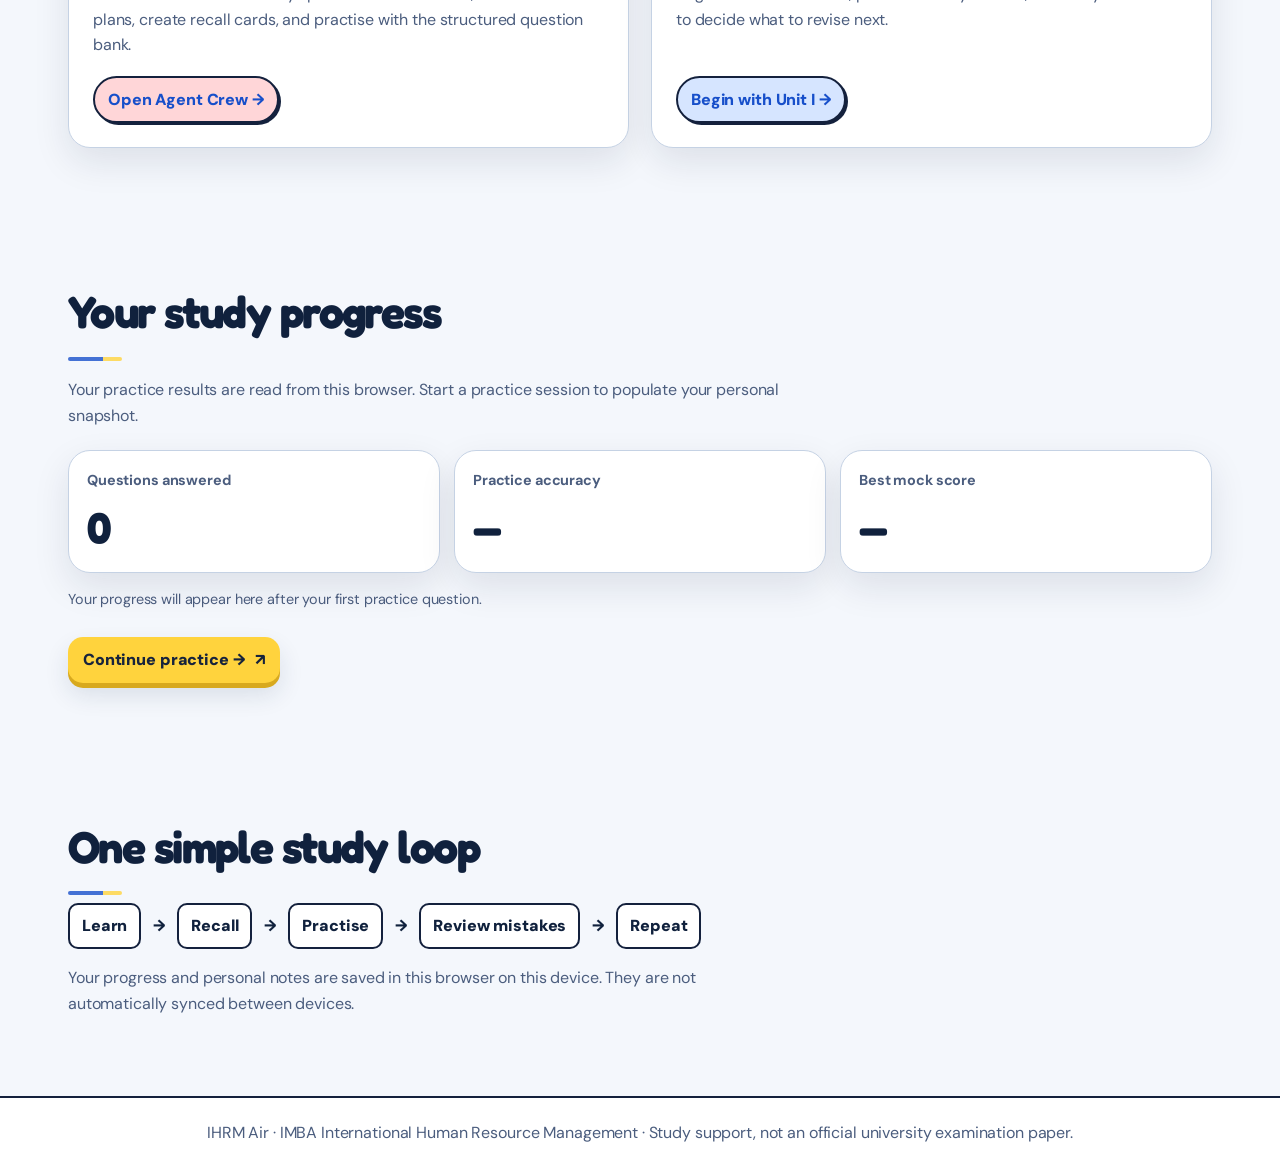
==== commit ec61ca5f: "Bump premium UI assets for immediate browser refresh" ====
--- a/index.html
+++ b/index.html
@@ -157,7 +157,7 @@
 @media(max-width:650px){.hero .primary{width:100%;margin:8px 0 5px}.hero .primary.secondary-cta{margin-top:7px}.tile a{width:100%}}
 :root[data-theme="dark"] .hero{background:linear-gradient(125deg,#17294a 0%,#15213a 58%,#12352f 100%)}
 </style>
-<link rel="stylesheet" href="assets/ihrm-refresh.css?v=6">
+<link rel="stylesheet" href="assets/ihrm-refresh.css?v=12">
 </head><body>
 <header class="topbar site-nav-wrap"><a class="logo" href="index.html">IHRM<b>Air</b></a><nav class="topnav site-page-nav" id="sitePageNav" aria-label="Main pages"><a href="index.html" data-page="index.html">⌂ Home</a><a href="units.html" data-page="units.html">📚 Units</a><a href="practice.html" data-page="practice.html">📝 Practice</a><a href="tools.html" data-page="tools.html">✦ Tools Hub</a><a href="planner.html" data-page="planner.html">🗓 Planner</a><a href="backup.html" data-page="backup.html">💾 Backup</a><a href="references.html" data-page="references.html">🔎 Sources</a><a href="agents.html" data-page="agents.html">🤖 Agent Crew</a>
 </nav><button class="site-nav-toggle" type="button" aria-expanded="false" aria-controls="sitePageNav">☰ <span>Menu</span></button></header>
@@ -276,7 +276,7 @@
 })();
 </script>
 
-<script src="assets/ihrm-refresh.js?v=6" defer></script>
+<script src="assets/ihrm-refresh.js?v=7" defer></script>
 
 <script id="home-menu-workflow-connection">
 (function(){
--- a/assets/ihrm-refresh.css
+++ b/assets/ihrm-refresh.css
@@ -460,3 +460,106 @@
 [data-theme="dark"] .air-connection-status.is-offline{color:#fed7aa;background:#431407;border-color:#9a3412}
 @media(max-width:700px){.air-connection-status{font-size:.68rem;margin:.25rem 0;order:5}.site-nav-wrap{flex-wrap:wrap}}
 @media(prefers-reduced-motion:reduce){.air-connection-status{transition:none}}
+
+
+/* =========================================================
+   IHRM AIR — Premium Flight-deck design system (v12)
+   Intent: calm editorial hierarchy, polished surfaces, accessible
+   interaction states, and responsive controls without removing
+   the original aviation identity or page-specific layouts.
+   ========================================================= */
+:root{
+  --air-premium-accent:#245fe8;
+  --air-premium-gold:#ffd447;
+  --air-premium-line:color-mix(in srgb,var(--ink,#152541) 12%,transparent);
+  --air-premium-glass:color-mix(in srgb,var(--card,#fff) 88%,transparent);
+  --air-premium-shadow:0 18px 50px rgba(21,37,65,.075);
+  --air-premium-shadow-hover:0 24px 60px rgba(21,37,65,.13);
+}
+:root[data-theme="dark"]{
+  --air-premium-line:rgba(190,210,245,.16);
+  --air-premium-shadow:0 18px 48px rgba(0,0,0,.20);
+  --air-premium-shadow-hover:0 24px 60px rgba(0,0,0,.32);
+}
+html{scroll-behavior:smooth;scroll-padding-top:96px}
+body{letter-spacing:-.008em}
+::selection{background:var(--air-premium-gold);color:#152541}
+:where(header.top,.topbar,.top,.site-nav-wrap){backdrop-filter:saturate(155%) blur(18px)}
+:where(.topbar,.top,header.top){box-shadow:0 6px 26px rgba(20,33,61,.045)}
+:where(.site-page-nav a,.topnav a,.links a,nav a){transition:background .18s ease,color .18s ease,transform .18s ease,border-color .18s ease}
+:where(.site-page-nav a:hover,.topnav a:hover,.links a:hover,nav a:hover){transform:translateY(-1px)}
+:where(.hero,.page-intro,.intro,.refs-hero,.air-tools-hero){isolation:isolate}
+:where(.hero,.page-intro,.intro,.refs-hero){box-shadow:var(--air-premium-shadow)}
+:where(.card,.tile,.unit-card,.tool-card,.feature-card,.exam-panel,.quiz-card,.panel,.study-card,.agent-card,.result,.ref-card,.air-tool-card,.progress-card){
+  box-shadow:var(--air-premium-shadow);
+  transition:transform .2s ease,border-color .2s ease,box-shadow .2s ease;
+}
+:where(.card,.tile,.unit-card,.tool-card,.feature-card,.air-tool-card):hover{
+  transform:translateY(-3px);
+  box-shadow:var(--air-premium-shadow-hover);
+}
+:where(.card,.tile,.unit-card,.tool-card,.feature-card,.exam-panel,.quiz-card,.panel,.study-card,.agent-card,.result,.ref-card,.air-tool-card){
+  border-color:var(--air-premium-line);
+}
+:where(button,.button,.btn,.primary,.go,.page-home-cta,.site-back-button){
+  -webkit-tap-highlight-color:transparent;
+}
+:where(button,.button,.btn,.primary,.go,.page-home-cta):focus-visible{
+  outline:3px solid var(--air-premium-gold)!important;outline-offset:3px!important;
+}
+:where(input,select,textarea){
+  transition:border-color .16s ease,box-shadow .16s ease,background .16s ease;
+}
+:where(input,select,textarea):focus{
+  border-color:var(--air-premium-accent)!important;
+  box-shadow:0 0 0 4px color-mix(in srgb,var(--air-premium-accent) 15%,transparent);
+}
+:where(.site-theme-toggle,.site-nav-toggle,.site-back-button){
+  border:1px solid var(--air-premium-line);
+  border-radius:999px;
+  box-shadow:0 2px 8px rgba(20,33,61,.04);
+}
+.site-back-button{min-height:40px;padding:8px 13px;background:var(--ui-surface,var(--card,#fff));color:var(--ink,#152541);font:inherit;font-weight:800;cursor:pointer}
+#siteReadingProgress{position:fixed;inset:0 0 auto;z-index:1000;height:3px;background:transparent;pointer-events:none}
+#siteReadingProgress span{display:block;height:100%;width:0;background:linear-gradient(90deg,var(--air-premium-accent),var(--air-premium-gold));box-shadow:0 0 12px rgba(36,95,232,.24)}
+#siteBackTop{
+  position:fixed;right:clamp(14px,3vw,28px);bottom:clamp(14px,3vw,28px);z-index:90;
+  display:grid;place-items:center;width:46px;height:46px;border:1px solid var(--air-premium-line);
+  border-radius:16px;background:var(--ui-surface,var(--card,#fff));color:var(--ink,#152541);
+  box-shadow:0 10px 28px rgba(20,33,61,.15);font-size:1.35rem;font-weight:900;
+  opacity:0;pointer-events:none;transform:translateY(8px);transition:opacity .18s ease,transform .18s ease;
+}
+#siteBackTop.is-visible{opacity:1;pointer-events:auto;transform:translateY(0)}
+.air-command-overlay{position:fixed;inset:0;z-index:1200;display:grid;place-items:start center;padding:12vh 16px 24px;background:rgba(7,16,34,.58);backdrop-filter:blur(8px)}
+.air-command-overlay[hidden]{display:none}
+.air-command-box{width:min(680px,100%);max-height:76vh;overflow:auto;padding:clamp(18px,4vw,28px);border:1px solid var(--air-premium-line);border-radius:24px;background:var(--ui-surface,var(--card,#fff));color:var(--ink,#152541);box-shadow:0 30px 100px rgba(0,0,0,.3)}
+.air-command-box h2{font-size:clamp(1.35rem,3vw,2rem);margin:.3rem 0 .9rem}
+.air-command-head{display:flex;align-items:flex-start;justify-content:space-between;gap:14px}
+.air-command-kicker{margin:0;font-size:.72rem;letter-spacing:.14em;font-weight:900;color:var(--blue,#2463eb)}
+.air-command-close{width:38px;height:38px;border:1px solid var(--air-premium-line);border-radius:12px;background:transparent;color:inherit;font-size:1.4rem}
+.air-command-input-wrap{display:flex;align-items:center;gap:10px;padding:0 14px;border:1px solid var(--air-premium-line);border-radius:15px;background:color-mix(in srgb,var(--card,#fff) 90%,var(--blue,#2463eb) 10%)}
+.air-command-input-wrap input{width:100%;min-height:52px;border:0!important;outline:0!important;box-shadow:none!important;background:transparent;color:inherit;font:inherit}
+.air-command-hint{font-size:.8rem;opacity:.72}
+#airCommandResults{display:grid;gap:6px;margin-top:12px}
+#airCommandResults a,#airCommandResults button{display:flex;align-items:center;justify-content:space-between;gap:10px;padding:12px 14px;border:1px solid transparent;border-radius:12px;background:transparent;color:inherit;text-decoration:none;text-align:left;font:inherit;font-weight:750}
+#airCommandResults a:hover,#airCommandResults button:hover,#airCommandResults [aria-selected=true]{background:color-mix(in srgb,var(--blue,#2463eb) 10%,var(--card,#fff));border-color:var(--air-premium-line)}
+.air-reveal{opacity:1}
+.air-motion-ready .air-reveal{animation:airPremiumRise .45s both}
+@keyframes airPremiumRise{from{opacity:.72;transform:translateY(8px)}to{opacity:1;transform:translateY(0)}}
+:root[data-theme="dark"] :where(.card,.tile,.unit-card,.tool-card,.feature-card,.exam-panel,.quiz-card,.panel,.study-card,.agent-card,.result,.ref-card,.air-tool-card){background-color:var(--card,#15213a)}
+:root[data-theme="dark"] #siteBackTop{background:var(--card,#15213a);color:var(--ink,#eef3ff)}
+@media(max-width:700px){
+  #siteBackTop{width:42px;height:42px;border-radius:14px}
+  .air-command-overlay{padding-top:7vh}
+  .air-command-box{max-height:84vh;border-radius:20px}
+}
+@media(prefers-reduced-motion:reduce){
+  .air-motion-ready .air-reveal{animation:none}
+  :where(.card,.tile,.unit-card,.tool-card,.feature-card,.air-tool-card){transition:none}
+  #siteBackTop{transition:none}
+}
+
+.air-install-app{border-color:var(--air-premium-line);background:var(--air-premium-gold);color:#152541;font-weight:850;white-space:nowrap}
+.air-install-app[hidden]{display:none}
+.air-install-app:disabled{opacity:.65;cursor:wait}
+@media(max-width:700px){.air-install-app{min-height:40px}}
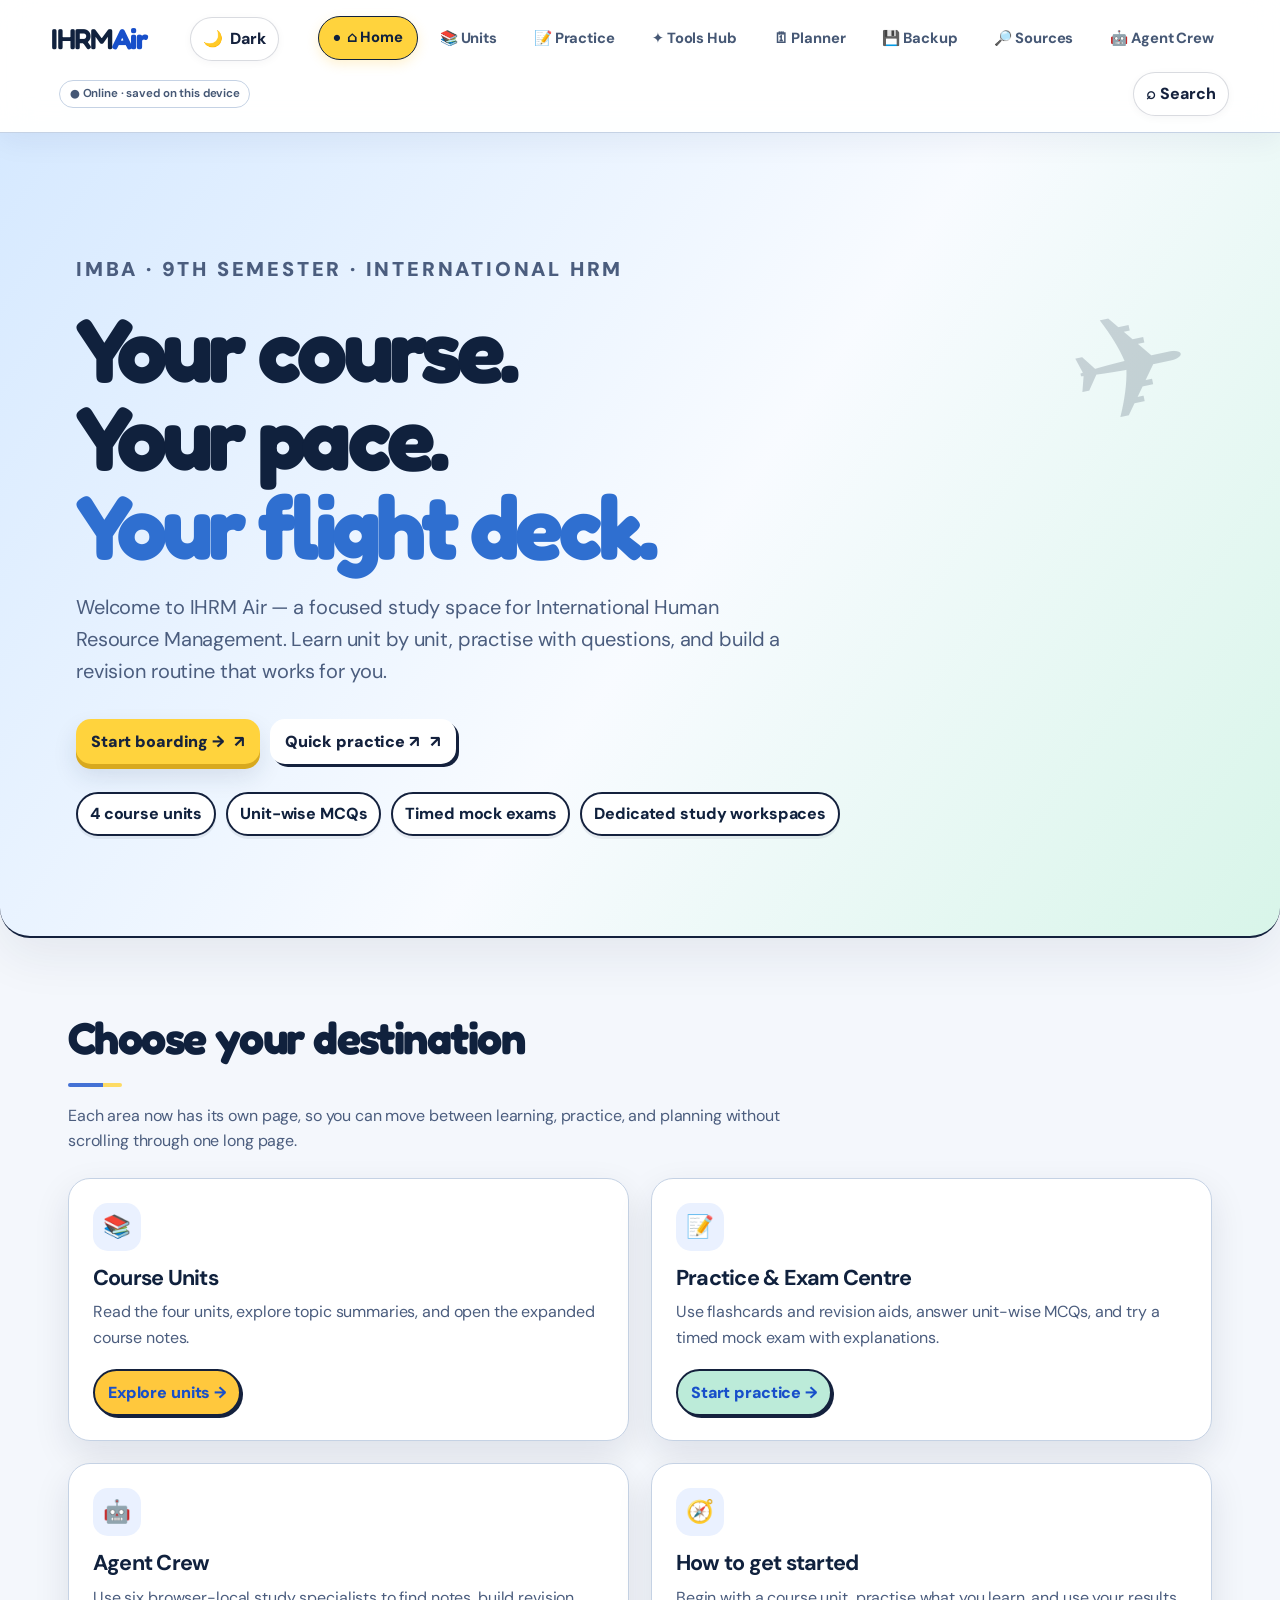
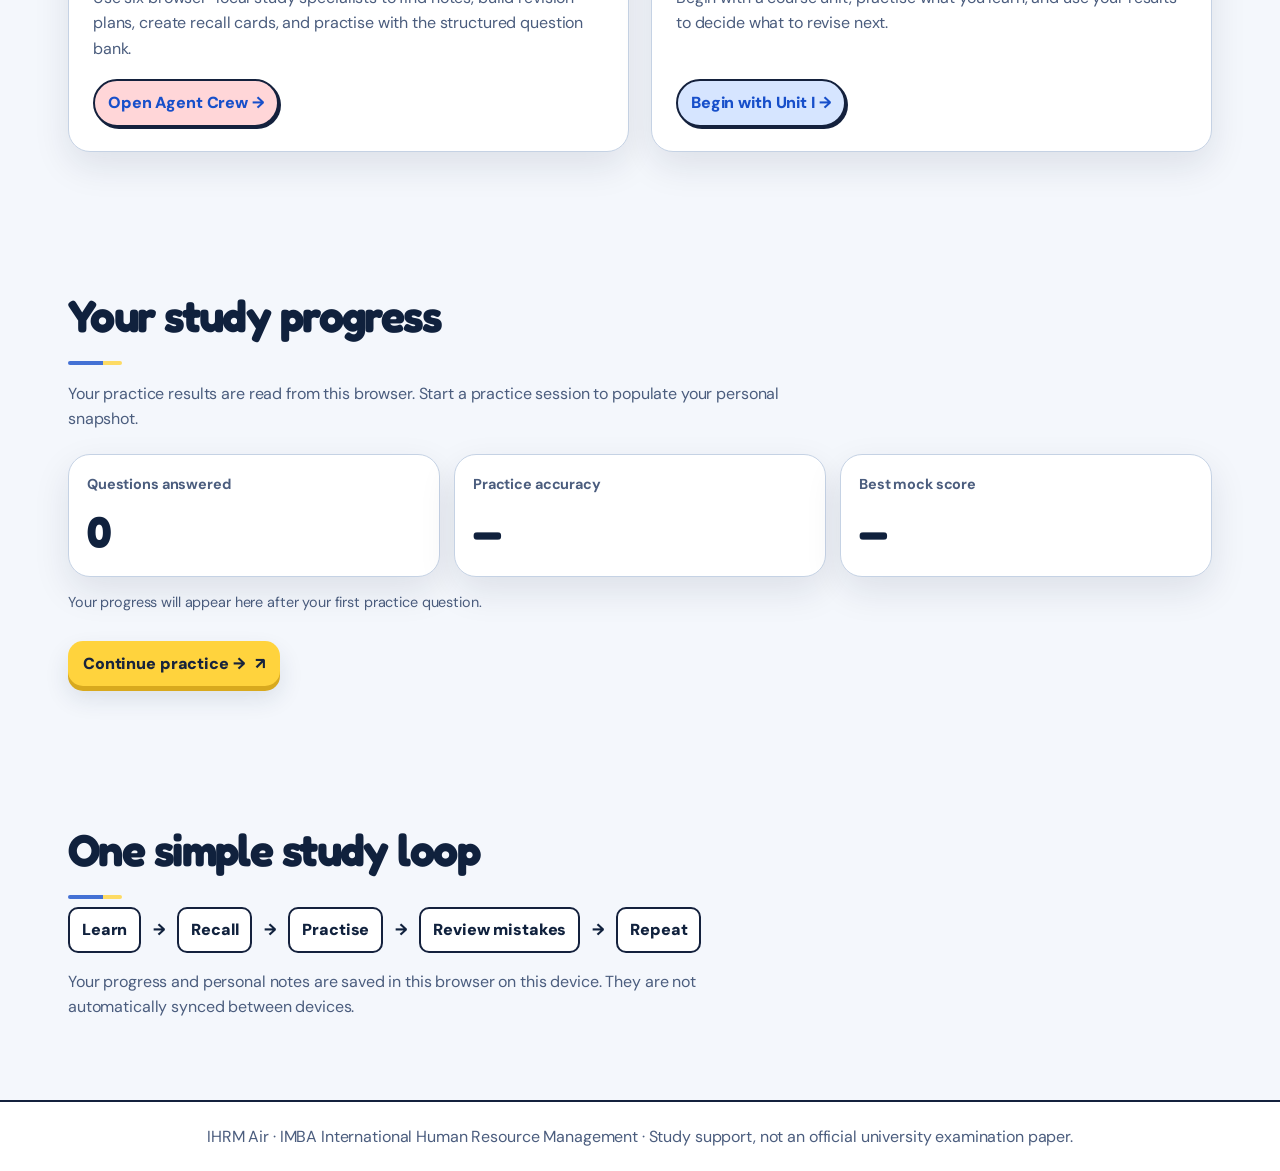
==== commit ce9b1c06: "Refresh premium navigation script cache version" ====
--- a/index.html
+++ b/index.html
@@ -276,7 +276,7 @@
 })();
 </script>
 
-<script src="assets/ihrm-refresh.js?v=7" defer></script>
+<script src="assets/ihrm-refresh.js?v=8" defer></script>
 
 <script id="home-menu-workflow-connection">
 (function(){
